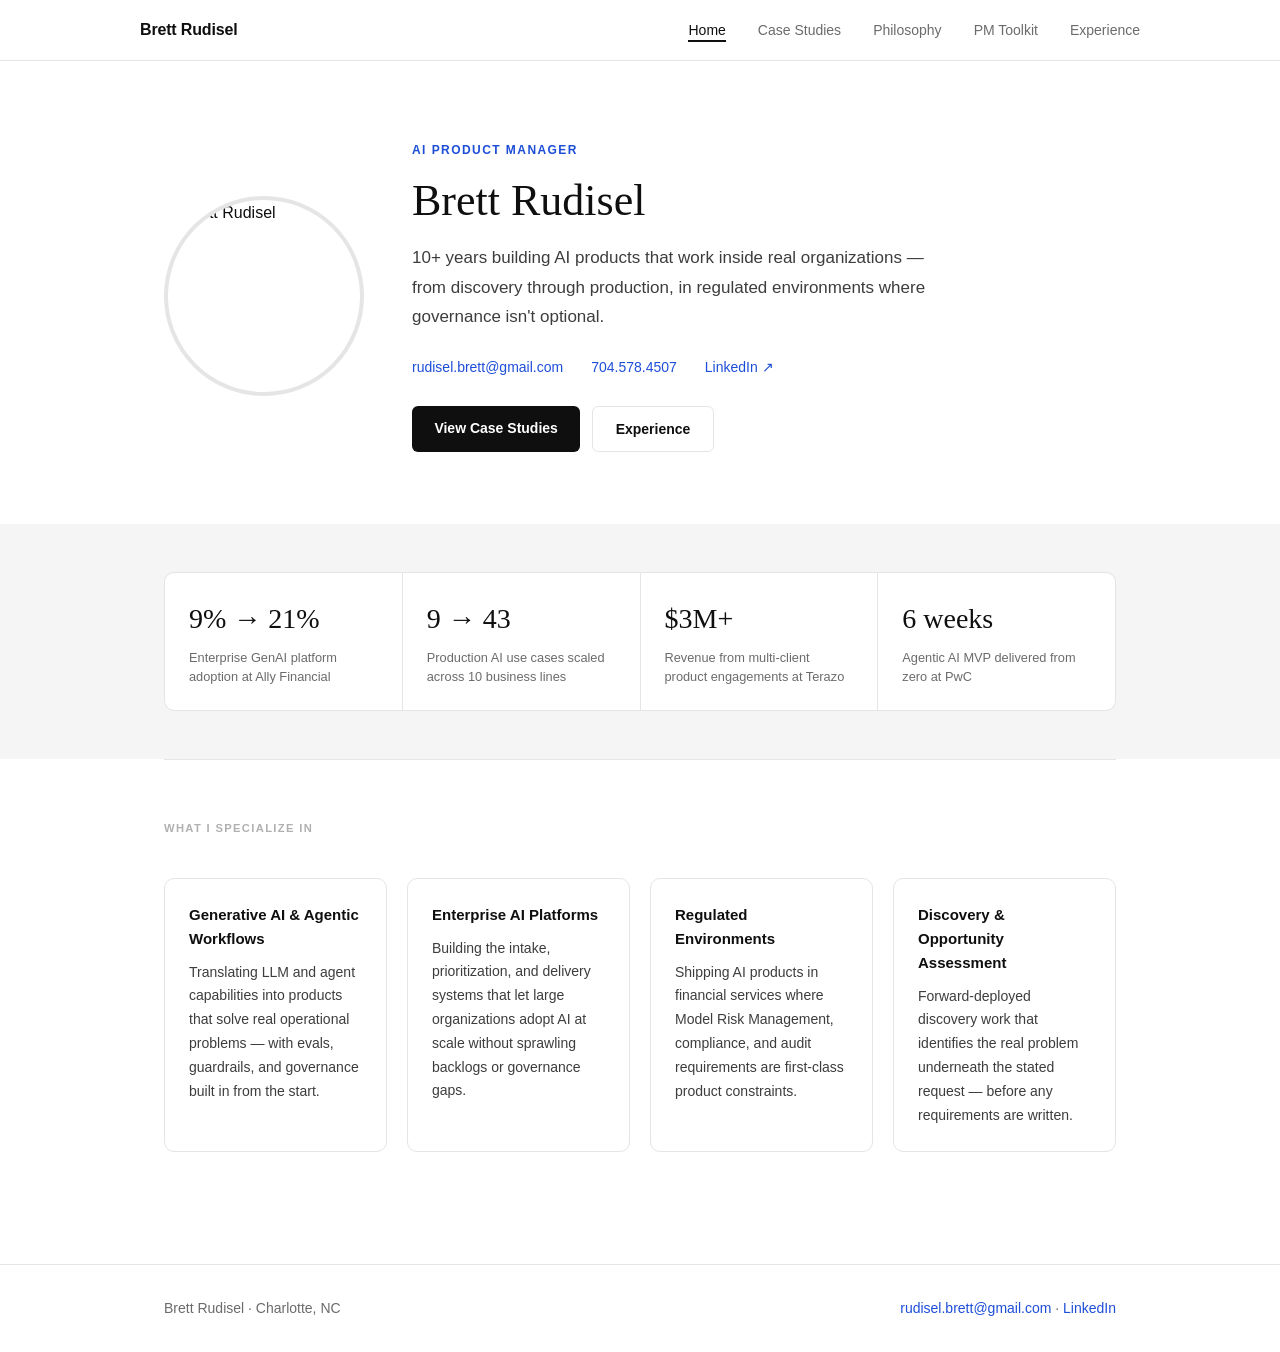
==== index.html @ 9003c8c6 "Add Philosophy page with product principles Nine numbered sections covering the core loop, WSJF prio" ====
<!DOCTYPE html>
<html lang="en">
<head>
  <meta charset="UTF-8" />
  <meta name="viewport" content="width=device-width, initial-scale=1.0" />
  <title>Brett Rudisel — AI Product Manager</title>
  <link rel="stylesheet" href="assets/style.css" />
</head>
<body>

<nav>
  <div class="nav-inner">
    <a class="nav-name" href="index.html">Brett Rudisel</a>
    <ul class="nav-links">
      <li><a href="index.html" class="active">Home</a></li>
      <li><a href="case-studies.html">Case Studies</a></li>
      <li><a href="philosophy.html">Philosophy</a></li>
      <li><a href="toolkit.html">PM Toolkit</a></li>
      <li><a href="experience.html">Experience</a></li>
    </ul>
    <button class="nav-toggle" onclick="document.querySelector('.nav-links').classList.toggle('open')">☰</button>
  </div>
</nav>

<main>
  <section class="hero-home">
    <div class="container hero-home-inner">
      <div class="hero-photo-wrap">
        <img src="assets/photo.jpg" alt="Brett Rudisel" class="hero-photo" />
      </div>
      <div class="hero-text">
        <p class="eyebrow">AI Product Manager</p>
        <h1>Brett Rudisel</h1>
        <p class="hero-sub">10+ years building AI products that work inside real organizations — from discovery through production, in regulated environments where governance isn't optional.</p>
        <div class="hero-contact">
          <a href="mailto:rudisel.brett@gmail.com">rudisel.brett@gmail.com</a>
          <a href="tel:7045784507">704.578.4507</a>
          <a href="https://linkedin.com/in/brett-rudisel" target="_blank">LinkedIn ↗</a>
        </div>
        <div class="hero-cta">
          <a href="case-studies.html" class="btn-primary">View Case Studies</a>
          <a href="experience.html" class="btn-secondary">Experience</a>
        </div>
      </div>
    </div>
  </section>

  <section class="home-highlights">
    <div class="container">
      <div class="highlights-grid">
        <div class="highlight-card">
          <div class="highlight-num">9% → 21%</div>
          <div class="highlight-label">Enterprise GenAI platform adoption at Ally Financial</div>
        </div>
        <div class="highlight-card">
          <div class="highlight-num">9 → 43</div>
          <div class="highlight-label">Production AI use cases scaled across 10 business lines</div>
        </div>
        <div class="highlight-card">
          <div class="highlight-num">$3M+</div>
          <div class="highlight-label">Revenue from multi-client product engagements at Terazo</div>
        </div>
        <div class="highlight-card">
          <div class="highlight-num">6 weeks</div>
          <div class="highlight-label">Agentic AI MVP delivered from zero at PwC</div>
        </div>
      </div>
    </div>
  </section>

  <section class="home-focus">
    <div class="container">
      <p class="section-label">What I Specialize In</p>
      <div class="focus-grid">
        <div class="focus-item">
          <h3>Generative AI & Agentic Workflows</h3>
          <p>Translating LLM and agent capabilities into products that solve real operational problems — with evals, guardrails, and governance built in from the start.</p>
        </div>
        <div class="focus-item">
          <h3>Enterprise AI Platforms</h3>
          <p>Building the intake, prioritization, and delivery systems that let large organizations adopt AI at scale without sprawling backlogs or governance gaps.</p>
        </div>
        <div class="focus-item">
          <h3>Regulated Environments</h3>
          <p>Shipping AI products in financial services where Model Risk Management, compliance, and audit requirements are first-class product constraints.</p>
        </div>
        <div class="focus-item">
          <h3>Discovery & Opportunity Assessment</h3>
          <p>Forward-deployed discovery work that identifies the real problem underneath the stated request — before any requirements are written.</p>
        </div>
      </div>
    </div>
  </section>
</main>

<footer>
  <div class="container footer-inner">
    <p>Brett Rudisel · Charlotte, NC</p>
    <p><a href="mailto:rudisel.brett@gmail.com">rudisel.brett@gmail.com</a> · <a href="https://linkedin.com/in/brett-rudisel" target="_blank">LinkedIn</a></p>
  </div>
</footer>

</body>
</html>
---- assets/style.css ----
*, *::before, *::after { box-sizing: border-box; margin: 0; padding: 0; }

:root {
  --black: #0f0f0f;
  --gray-900: #1a1a1a;
  --gray-700: #3d3d3d;
  --gray-500: #6b6b6b;
  --gray-300: #b0b0b0;
  --gray-100: #f5f5f5;
  --white: #ffffff;
  --accent: #1d4ed8;
  --accent-light: #eff6ff;
  --border: #e5e5e5;
  --serif: 'Georgia', 'Times New Roman', serif;
  --sans: -apple-system, BlinkMacSystemFont, 'Segoe UI', Helvetica, Arial, sans-serif;
  --radius: 10px;
}

html { scroll-behavior: smooth; }
body { font-family: var(--sans); color: var(--black); background: var(--white); line-height: 1.6; font-size: 16px; }

/* ── NAV ── */
nav {
  position: sticky; top: 0;
  background: rgba(255,255,255,0.95);
  backdrop-filter: blur(10px);
  border-bottom: 1px solid var(--border);
  z-index: 200;
  padding: 0 1.5rem;
}
.nav-inner {
  max-width: 1000px; margin: 0 auto;
  display: flex; align-items: center; justify-content: space-between;
  height: 60px;
}
.nav-name { font-weight: 700; font-size: 1rem; color: var(--black); text-decoration: none; letter-spacing: -0.01em; }
.nav-links { display: flex; gap: 2rem; list-style: none; }
.nav-links a { font-size: 0.875rem; color: var(--gray-500); text-decoration: none; transition: color 0.15s; padding-bottom: 2px; }
.nav-links a:hover, .nav-links a.active { color: var(--black); border-bottom: 2px solid var(--black); }
.nav-toggle { display: none; background: none; border: none; font-size: 1.25rem; cursor: pointer; padding: 4px 8px; }

@media (max-width: 640px) {
  .nav-toggle { display: block; }
  .nav-links { display: none; flex-direction: column; position: absolute; top: 60px; left: 0; right: 0; background: var(--white); border-bottom: 1px solid var(--border); padding: 1rem 1.5rem; gap: 1rem; }
  .nav-links.open { display: flex; }
}

/* ── LAYOUT ── */
.container { max-width: 1000px; margin: 0 auto; padding: 0 1.5rem; }

/* ── SHARED ── */
.eyebrow { font-size: 0.75rem; font-weight: 700; letter-spacing: 0.12em; text-transform: uppercase; color: var(--accent); margin-bottom: 1rem; }
.section-label { font-size: 0.7rem; font-weight: 700; letter-spacing: 0.12em; text-transform: uppercase; color: var(--gray-300); margin-bottom: 2.5rem; padding-top: 60px; border-top: 1px solid var(--border); }

/* ── BUTTONS ── */
.btn-primary {
  display: inline-block; padding: 0.65rem 1.4rem;
  background: var(--black); color: var(--white);
  font-size: 0.875rem; font-weight: 600;
  border-radius: 6px; text-decoration: none;
  transition: background 0.15s;
}
.btn-primary:hover { background: var(--gray-700); }
.btn-secondary {
  display: inline-block; padding: 0.65rem 1.4rem;
  background: transparent; color: var(--black);
  font-size: 0.875rem; font-weight: 600;
  border: 1.5px solid var(--border); border-radius: 6px;
  text-decoration: none; transition: border-color 0.15s;
}
.btn-secondary:hover { border-color: var(--gray-500); }

/* ── HERO (HOME) ── */
.hero-home { padding: 80px 1.5rem 72px; }
.hero-home-inner { display: flex; gap: 3rem; align-items: center; flex-wrap: wrap; }
.hero-photo-wrap { flex-shrink: 0; }
.hero-photo {
  width: 200px; height: 200px;
  border-radius: 50%; object-fit: cover;
  border: 4px solid var(--border);
  display: block;
}
.hero-text { flex: 1; min-width: 280px; }
.hero-text h1 { font-family: var(--serif); font-size: clamp(2rem, 4vw, 2.75rem); font-weight: normal; line-height: 1.15; margin-bottom: 1rem; }
.hero-sub { font-size: 1.0625rem; color: var(--gray-700); line-height: 1.75; margin-bottom: 1.5rem; max-width: 540px; }
.hero-contact { display: flex; flex-wrap: wrap; gap: 1rem 1.75rem; margin-bottom: 1.75rem; }
.hero-contact a { font-size: 0.875rem; color: var(--accent); text-decoration: none; }
.hero-contact a:hover { text-decoration: underline; }
.hero-cta { display: flex; gap: 0.75rem; flex-wrap: wrap; }

/* ── HOME HIGHLIGHTS ── */
.home-highlights { background: var(--gray-100); padding: 48px 1.5rem; }
.highlights-grid { display: grid; grid-template-columns: repeat(auto-fit, minmax(200px, 1fr)); gap: 1px; background: var(--border); border: 1px solid var(--border); border-radius: var(--radius); overflow: hidden; }
.highlight-card { background: var(--white); padding: 1.5rem; }
.highlight-num { font-family: var(--serif); font-size: 1.75rem; color: var(--black); margin-bottom: 0.4rem; }
.highlight-label { font-size: 0.8rem; color: var(--gray-500); line-height: 1.5; }

/* ── HOME FOCUS ── */
.home-focus { padding: 0 1.5rem 80px; }
.focus-grid { display: grid; grid-template-columns: repeat(auto-fit, minmax(220px, 1fr)); gap: 1.25rem; }
.focus-item { padding: 1.5rem; border: 1px solid var(--border); border-radius: var(--radius); }
.focus-item h3 { font-size: 0.9375rem; font-weight: 600; margin-bottom: 0.6rem; }
.focus-item p { font-size: 0.875rem; color: var(--gray-700); line-height: 1.7; }

/* ── PAGE HEADER ── */
.page-header { padding: 64px 1.5rem 48px; border-bottom: 1px solid var(--border); }
.page-header h1 { font-family: var(--serif); font-size: clamp(1.75rem, 4vw, 2.5rem); font-weight: normal; line-height: 1.2; margin-bottom: 0.75rem; }
.page-sub { font-size: 1rem; color: var(--gray-500); max-width: 560px; line-height: 1.7; }

/* ── CASE STUDIES NAV STRIP ── */
.cs-nav-strip { border-bottom: 1px solid var(--border); padding: 0 1.5rem; }
.cs-nav-strip .container { display: flex; gap: 0; }
.cs-nav-item { display: block; padding: 1rem 1.5rem; font-size: 0.875rem; font-weight: 500; color: var(--gray-500); text-decoration: none; border-bottom: 2px solid transparent; transition: all 0.15s; }
.cs-nav-item:hover { color: var(--black); border-color: var(--black); }

/* ── CASE STUDY PAGE ── */
.cs-page { padding: 56px 1.5rem 80px; }
.cs { padding-bottom: 64px; }
.cs-divider { border: none; border-top: 1px solid var(--border); margin-bottom: 64px; }

.cs-header { margin-bottom: 2rem; }
.cs-tags { display: flex; flex-wrap: wrap; gap: 0.5rem; margin-bottom: 1rem; }
.tag { font-size: 0.75rem; font-weight: 500; padding: 3px 10px; border-radius: 100px; background: var(--gray-100); color: var(--gray-700); }
.tag.accent { background: var(--accent-light); color: var(--accent); }
.cs-header h2 { font-family: var(--serif); font-size: clamp(1.375rem, 3vw, 1.875rem); font-weight: normal; line-height: 1.25; margin-bottom: 0.5rem; }
.cs-company { font-size: 0.875rem; color: var(--gray-500); }

.metrics-strip { display: grid; grid-template-columns: repeat(auto-fit, minmax(130px, 1fr)); gap: 1px; background: var(--border); border: 1px solid var(--border); border-radius: var(--radius); overflow: hidden; margin-bottom: 2rem; }
.metric { background: var(--white); padding: 1.125rem 1.25rem; }
.metric-val { font-family: var(--serif); font-size: 1.5rem; color: var(--black); margin-bottom: 0.25rem; }
.metric-lbl { font-size: 0.75rem; color: var(--gray-500); line-height: 1.4; }

.cs-two-col { display: grid; grid-template-columns: 1fr; gap: 1.5rem; margin-bottom: 1.5rem; }
@media (min-width: 680px) { .cs-two-col { grid-template-columns: 1fr 1fr; } }

.cs-block h3 { font-size: 0.7rem; font-weight: 700; letter-spacing: 0.1em; text-transform: uppercase; color: var(--gray-400, #9ca3af); margin-bottom: 0.75rem; }
.cs-block p { font-size: 0.9375rem; color: var(--gray-700); line-height: 1.75; }
.cs-block p + p { margin-top: 0.6rem; }

.cs-callout { background: var(--gray-100); border-radius: var(--radius); padding: 1.5rem 1.75rem; margin-bottom: 1.5rem; }
.cs-callout h3 { font-size: 0.7rem; font-weight: 700; letter-spacing: 0.1em; text-transform: uppercase; color: var(--gray-500); margin-bottom: 0.75rem; }
.cs-callout p { font-size: 0.9375rem; color: var(--gray-700); line-height: 1.75; }
.cs-callout p + p { margin-top: 0.6rem; }

/* ── TOOLKIT PAGE ── */
.toolkit-page { padding: 56px 1.5rem 80px; }
.toolkit-section { margin-bottom: 3.5rem; }
.toolkit-section h2 { font-family: var(--serif); font-size: 1.375rem; font-weight: normal; margin-bottom: 1.25rem; padding-bottom: 0.75rem; border-bottom: 1px solid var(--border); }
.toolkit-grid { display: grid; grid-template-columns: repeat(auto-fit, minmax(260px, 1fr)); gap: 1rem; }
.toolkit-card { padding: 1.375rem 1.5rem; border: 1px solid var(--border); border-radius: var(--radius); }
.toolkit-card h3 { font-size: 0.9375rem; font-weight: 600; margin-bottom: 0.6rem; }
.toolkit-card p { font-size: 0.875rem; color: var(--gray-700); line-height: 1.7; }
.toolkit-card p + p { margin-top: 0.5rem; }

.cert-grid { display: grid; grid-template-columns: repeat(auto-fit, minmax(240px, 1fr)); gap: 0.75rem; }
.cert-item { padding: 1rem 1.25rem; background: var(--gray-100); border-radius: 8px; }
.cert-name { font-size: 0.9rem; font-weight: 600; margin-bottom: 0.2rem; }
.cert-org { font-size: 0.8rem; color: var(--gray-500); }

/* ── EXPERIENCE PAGE ── */
.exp-page { padding: 56px 1.5rem 80px; }

.timeline { margin-bottom: 3rem; }
.tl-item { display: grid; grid-template-columns: 160px 1fr; gap: 2rem; padding-bottom: 2.5rem; margin-bottom: 2.5rem; border-bottom: 1px solid var(--border); }
@media (max-width: 640px) { .tl-item { grid-template-columns: 1fr; gap: 0.5rem; } }

.tl-meta { padding-top: 4px; }
.tl-date { display: block; font-size: 0.8rem; color: var(--gray-500); margin-bottom: 0.4rem; }
.tl-tag { display: inline-block; font-size: 0.7rem; font-weight: 600; padding: 2px 8px; border-radius: 100px; background: var(--accent-light); color: var(--accent); }

.tl-body h2 { font-size: 1.125rem; font-weight: 600; margin-bottom: 0.25rem; }
.tl-company { font-size: 0.875rem; color: var(--gray-500); margin-bottom: 1rem; }
.tl-bullets { padding-left: 1.25rem; }
.tl-bullets li { font-size: 0.9rem; color: var(--gray-700); line-height: 1.7; margin-bottom: 0.5rem; }

.exp-block { margin-bottom: 2.5rem; }
.exp-block h2 { font-family: var(--serif); font-size: 1.375rem; font-weight: normal; margin-bottom: 1.25rem; padding-bottom: 0.75rem; border-bottom: 1px solid var(--border); }

.edu-item { margin-bottom: 1rem; }
.edu-degree { font-size: 0.9375rem; font-weight: 600; margin-bottom: 0.2rem; }
.edu-school { font-size: 0.875rem; color: var(--gray-500); }

.competency-grid { display: flex; flex-wrap: wrap; gap: 0.5rem; }
.competency { font-size: 0.8rem; font-weight: 500; padding: 5px 12px; background: var(--gray-100); border-radius: 100px; color: var(--gray-700); }

.cert-list { display: flex; flex-direction: column; gap: 0.5rem; }
.cert-row { display: flex; justify-content: space-between; align-items: center; padding: 0.6rem 0; border-bottom: 1px solid var(--border); font-size: 0.875rem; }
.cert-yr { color: var(--gray-500); font-size: 0.8rem; }

/* ── PHILOSOPHY PAGE ── */
.phil-page { padding: 56px 1.5rem 80px; }

.phil-lead {
  max-width: 700px; margin-bottom: 4rem;
  padding: 2rem 2.25rem; border-left: 3px solid var(--black);
}
.phil-lead p { font-family: var(--serif); font-size: 1.375rem; line-height: 1.5; color: var(--black); }
.phil-lead-sub { font-family: var(--sans) !important; font-size: 1rem !important; color: var(--gray-700) !important; margin-top: 0.75rem; line-height: 1.75 !important; }

.phil-sections { display: flex; flex-direction: column; gap: 0; }

.phil-section {
  display: grid; grid-template-columns: 48px 1fr;
  gap: 2rem; padding: 2.5rem 0;
  border-top: 1px solid var(--border);
}
@media (max-width: 560px) { .phil-section { grid-template-columns: 1fr; gap: 0.5rem; } }

.phil-section-num { font-size: 0.75rem; font-weight: 700; color: var(--gray-300); padding-top: 6px; letter-spacing: 0.05em; }
.phil-section-body h2 { font-family: var(--serif); font-size: 1.25rem; font-weight: normal; margin-bottom: 0.875rem; }
.phil-section-body p { font-size: 0.9375rem; color: var(--gray-700); line-height: 1.8; }
.phil-section-body p + p { margin-top: 0.75rem; }

.loop-steps { display: flex; flex-direction: column; gap: 0; margin-bottom: 1.25rem; border: 1px solid var(--border); border-radius: var(--radius); overflow: hidden; }
.loop-step { display: flex; align-items: baseline; gap: 1rem; padding: 0.875rem 1.25rem; border-bottom: 1px solid var(--border); }
.loop-step:last-child { border-bottom: none; }
.loop-label { font-size: 0.875rem; font-weight: 700; min-width: 100px; color: var(--black); }
.loop-desc { font-size: 0.875rem; color: var(--gray-700); }
.loop-note { font-size: 0.875rem; color: var(--gray-500); font-style: italic; line-height: 1.7; }

.pbn-grid { display: grid; grid-template-columns: repeat(3, 1fr); gap: 1px; background: var(--border); border: 1px solid var(--border); border-radius: var(--radius); overflow: hidden; margin-bottom: 1.25rem; }
@media (max-width: 560px) { .pbn-grid { grid-template-columns: 1fr; } }
.pbn-item { background: var(--white); padding: 1.125rem 1.25rem; }
.pbn-label { font-size: 0.875rem; font-weight: 700; margin-bottom: 0.3rem; }
.pbn-desc { font-size: 0.8rem; color: var(--gray-500); line-height: 1.5; }

.refusal-list { list-style: none; padding: 0; display: flex; flex-direction: column; gap: 0.5rem; }
.refusal-list li { font-size: 0.9375rem; color: var(--gray-700); padding-left: 1.25rem; position: relative; }
.refusal-list li::before { content: "—"; position: absolute; left: 0; color: var(--gray-300); }

.influences-grid { display: grid; grid-template-columns: repeat(auto-fit, minmax(200px, 1fr)); gap: 1rem; }
.influence-item { padding: 1.125rem 1.25rem; background: var(--gray-100); border-radius: 8px; }
.influence-title { font-size: 0.9rem; font-weight: 600; margin-bottom: 0.3rem; }
.influence-sub { font-size: 0.8rem; color: var(--gray-500); line-height: 1.5; }

/* ── FOOTER ── */
footer { border-top: 1px solid var(--border); padding: 2rem 1.5rem; margin-top: 2rem; }
.footer-inner { display: flex; justify-content: space-between; align-items: center; flex-wrap: wrap; gap: 0.5rem; }
footer p { font-size: 0.875rem; color: var(--gray-500); }
footer a { color: var(--accent); text-decoration: none; }
footer a:hover { text-decoration: underline; }
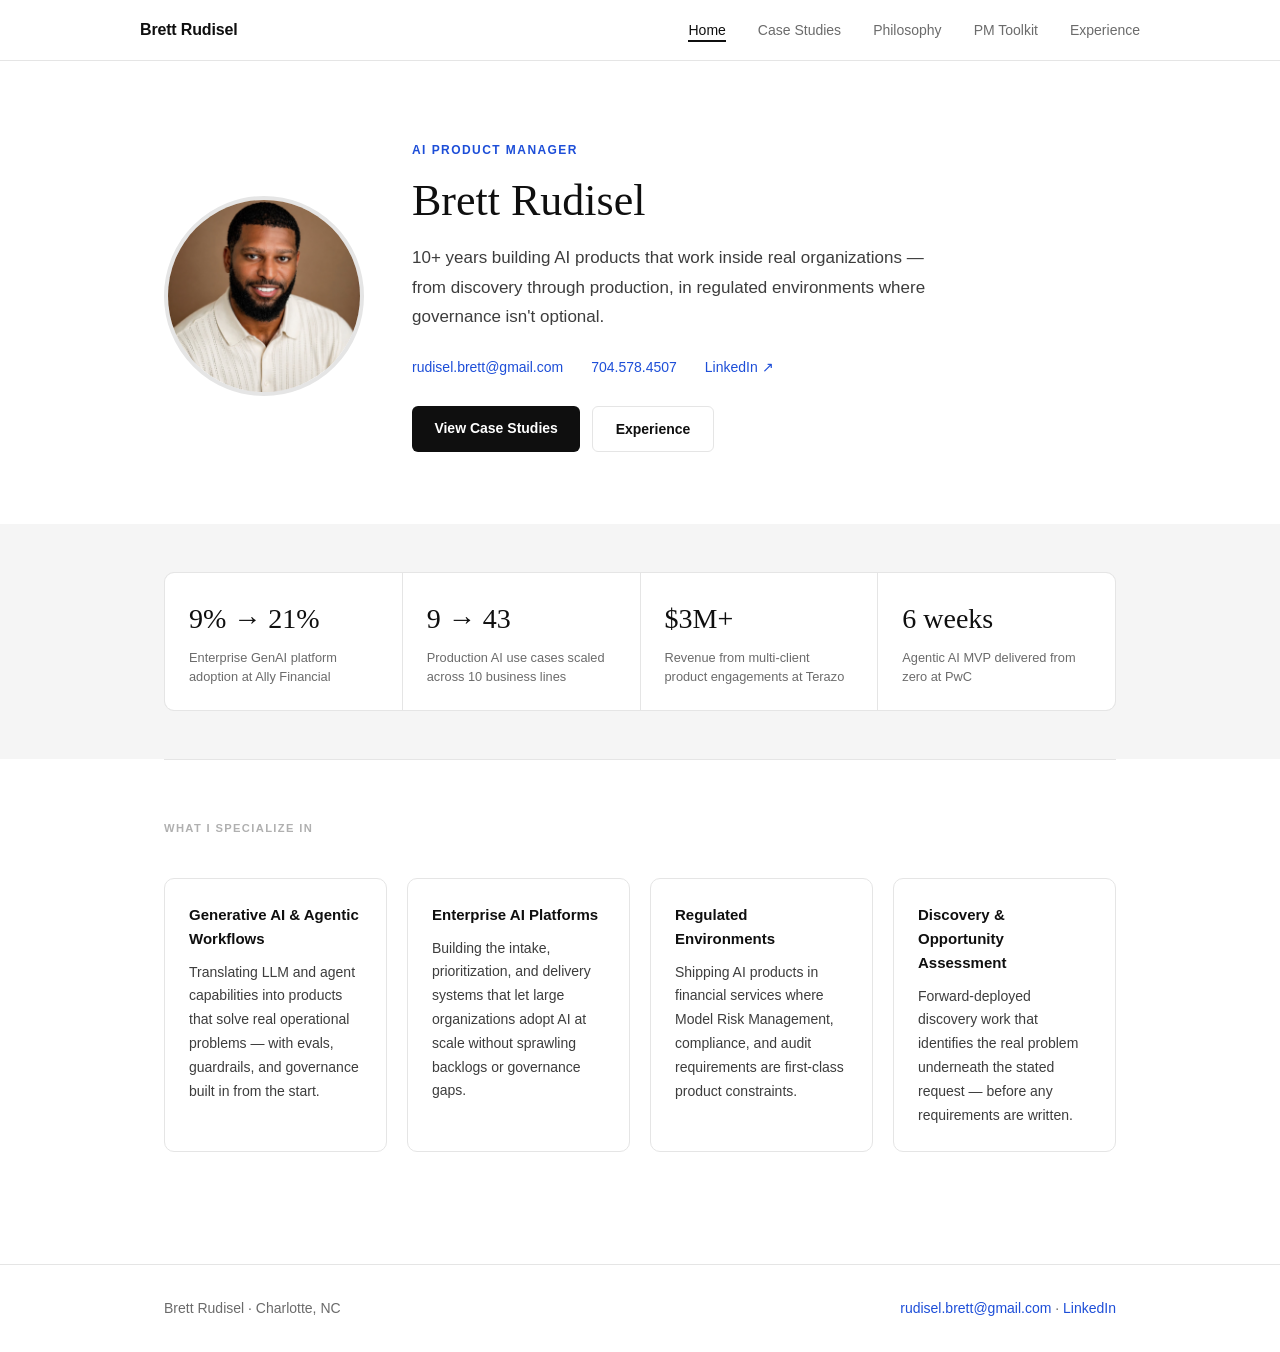
==== commit d5359f30: "Point hero photo to uploaded image filename Co-Authored-By: Claude Sonnet 4.6 <noreply@anthropic.com" ====
--- a/index.html
+++ b/index.html
@@ -26,7 +26,7 @@
   <section class="hero-home">
     <div class="container hero-home-inner">
       <div class="hero-photo-wrap">
-        <img src="assets/photo.jpg" alt="Brett Rudisel" class="hero-photo" />
+        <img src="assets/1776006092324.png" alt="Brett Rudisel" class="hero-photo" />
       </div>
       <div class="hero-text">
         <p class="eyebrow">AI Product Manager</p>
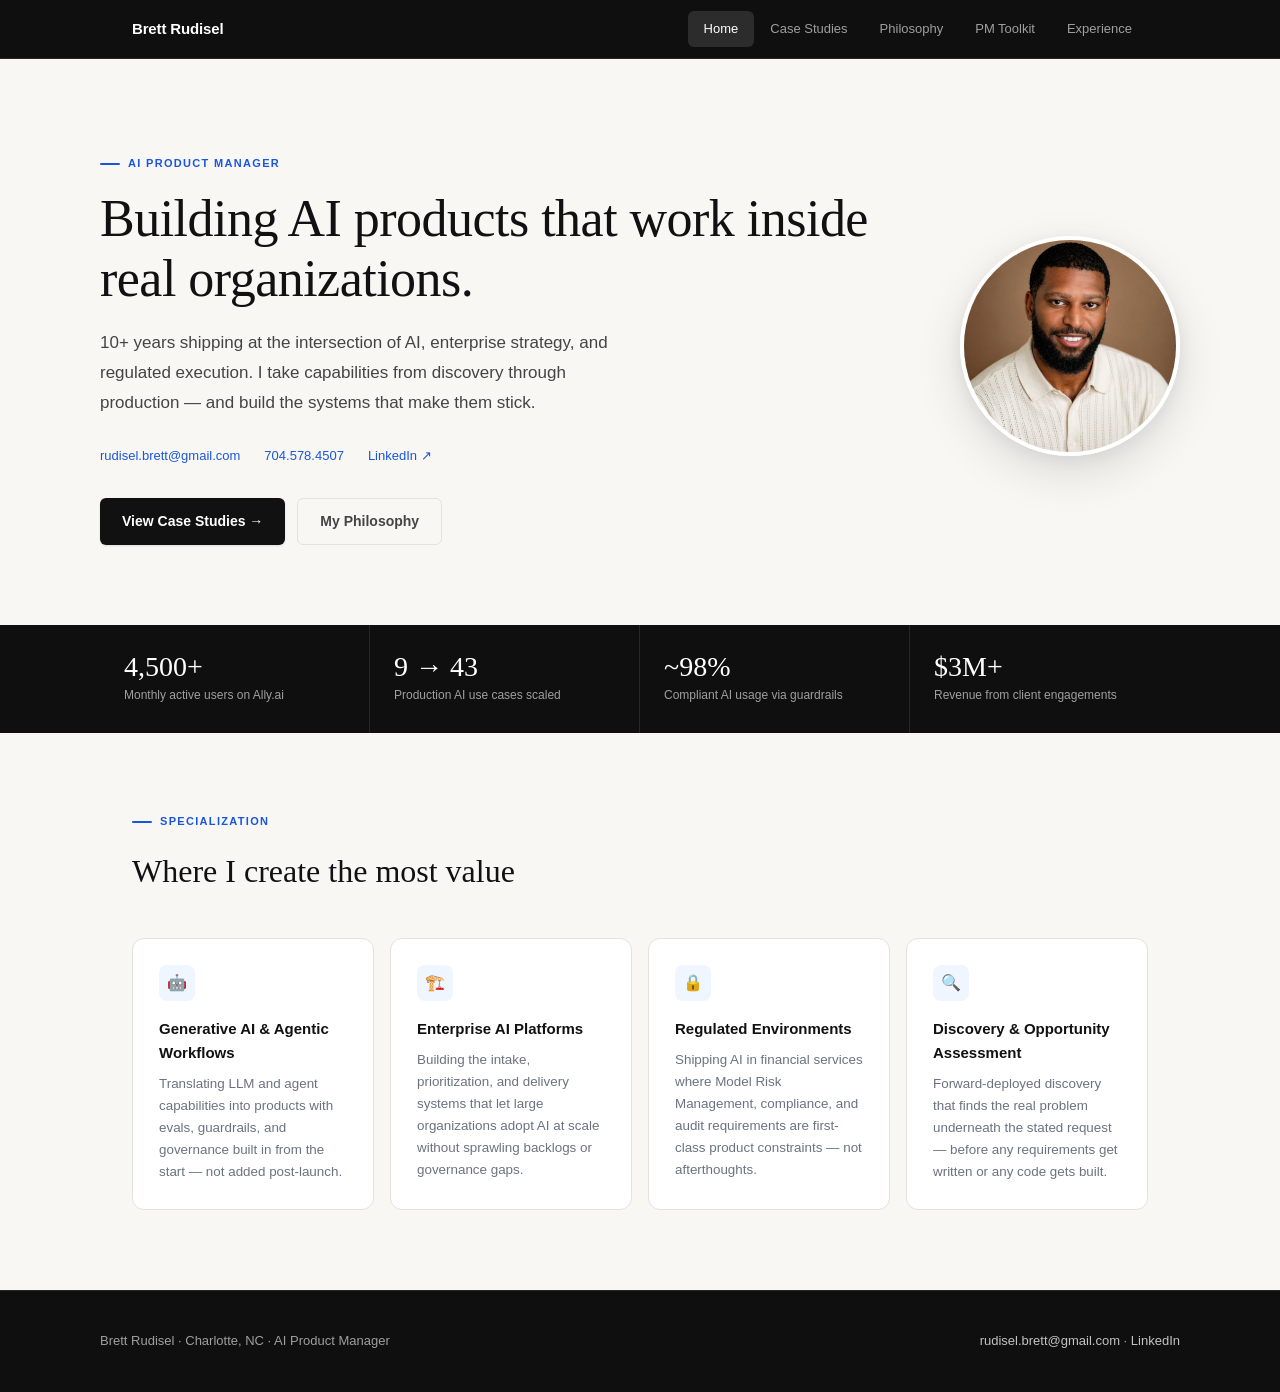
==== commit ee754269: "Design overhaul: dark nav, stat bar, card grid, refined typography - Dark sticky nav across all page" ====
--- a/index.html
+++ b/index.html
@@ -23,79 +23,89 @@
 </nav>
 
 <main>
+
+  <!-- HERO -->
   <section class="hero-home">
-    <div class="container hero-home-inner">
-      <div class="hero-photo-wrap">
-        <img src="assets/1776006092324.png" alt="Brett Rudisel" class="hero-photo" />
-      </div>
+    <div class="hero-home-inner">
       <div class="hero-text">
         <p class="eyebrow">AI Product Manager</p>
-        <h1>Brett Rudisel</h1>
-        <p class="hero-sub">10+ years building AI products that work inside real organizations — from discovery through production, in regulated environments where governance isn't optional.</p>
+        <h1>Building AI products that work inside real organizations.</h1>
+        <p class="hero-sub">10+ years shipping at the intersection of AI, enterprise strategy, and regulated execution. I take capabilities from discovery through production — and build the systems that make them stick.</p>
         <div class="hero-contact">
           <a href="mailto:rudisel.brett@gmail.com">rudisel.brett@gmail.com</a>
           <a href="tel:7045784507">704.578.4507</a>
           <a href="https://linkedin.com/in/brett-rudisel" target="_blank">LinkedIn ↗</a>
         </div>
         <div class="hero-cta">
-          <a href="case-studies.html" class="btn-primary">View Case Studies</a>
-          <a href="experience.html" class="btn-secondary">Experience</a>
+          <a href="case-studies.html" class="btn-primary">View Case Studies →</a>
+          <a href="philosophy.html" class="btn-secondary">My Philosophy</a>
+        </div>
+      </div>
+      <div class="hero-photo-wrap">
+        <img src="assets/1776006092324.png" alt="Brett Rudisel" class="hero-photo" />
+      </div>
+    </div>
+  </section>
+
+  <!-- STAT BAR -->
+  <div class="stat-bar">
+    <div class="stat-bar-inner">
+      <div class="stat-item">
+        <div class="stat-val">4,500+</div>
+        <div class="stat-lbl">Monthly active users on Ally.ai</div>
+      </div>
+      <div class="stat-item">
+        <div class="stat-val">9 → 43</div>
+        <div class="stat-lbl">Production AI use cases scaled</div>
+      </div>
+      <div class="stat-item">
+        <div class="stat-val">~98%</div>
+        <div class="stat-lbl">Compliant AI usage via guardrails</div>
+      </div>
+      <div class="stat-item">
+        <div class="stat-val">$3M+</div>
+        <div class="stat-lbl">Revenue from client engagements</div>
+      </div>
+    </div>
+  </div>
+
+  <!-- FOCUS AREAS -->
+  <section class="home-focus">
+    <div class="container">
+      <div class="home-focus-header">
+        <p class="eyebrow">Specialization</p>
+        <h2>Where I create the most value</h2>
+      </div>
+      <div class="focus-grid">
+        <div class="focus-card">
+          <div class="focus-card-icon">🤖</div>
+          <h3>Generative AI & Agentic Workflows</h3>
+          <p>Translating LLM and agent capabilities into products with evals, guardrails, and governance built in from the start — not added post-launch.</p>
+        </div>
+        <div class="focus-card">
+          <div class="focus-card-icon">🏗️</div>
+          <h3>Enterprise AI Platforms</h3>
+          <p>Building the intake, prioritization, and delivery systems that let large organizations adopt AI at scale without sprawling backlogs or governance gaps.</p>
+        </div>
+        <div class="focus-card">
+          <div class="focus-card-icon">🔒</div>
+          <h3>Regulated Environments</h3>
+          <p>Shipping AI in financial services where Model Risk Management, compliance, and audit requirements are first-class product constraints — not afterthoughts.</p>
+        </div>
+        <div class="focus-card">
+          <div class="focus-card-icon">🔍</div>
+          <h3>Discovery & Opportunity Assessment</h3>
+          <p>Forward-deployed discovery that finds the real problem underneath the stated request — before any requirements get written or any code gets built.</p>
         </div>
       </div>
     </div>
   </section>
 
-  <section class="home-highlights">
-    <div class="container">
-      <div class="highlights-grid">
-        <div class="highlight-card">
-          <div class="highlight-num">9% → 21%</div>
-          <div class="highlight-label">Enterprise GenAI platform adoption at Ally Financial</div>
-        </div>
-        <div class="highlight-card">
-          <div class="highlight-num">9 → 43</div>
-          <div class="highlight-label">Production AI use cases scaled across 10 business lines</div>
-        </div>
-        <div class="highlight-card">
-          <div class="highlight-num">$3M+</div>
-          <div class="highlight-label">Revenue from multi-client product engagements at Terazo</div>
-        </div>
-        <div class="highlight-card">
-          <div class="highlight-num">6 weeks</div>
-          <div class="highlight-label">Agentic AI MVP delivered from zero at PwC</div>
-        </div>
-      </div>
-    </div>
-  </section>
-
-  <section class="home-focus">
-    <div class="container">
-      <p class="section-label">What I Specialize In</p>
-      <div class="focus-grid">
-        <div class="focus-item">
-          <h3>Generative AI & Agentic Workflows</h3>
-          <p>Translating LLM and agent capabilities into products that solve real operational problems — with evals, guardrails, and governance built in from the start.</p>
-        </div>
-        <div class="focus-item">
-          <h3>Enterprise AI Platforms</h3>
-          <p>Building the intake, prioritization, and delivery systems that let large organizations adopt AI at scale without sprawling backlogs or governance gaps.</p>
-        </div>
-        <div class="focus-item">
-          <h3>Regulated Environments</h3>
-          <p>Shipping AI products in financial services where Model Risk Management, compliance, and audit requirements are first-class product constraints.</p>
-        </div>
-        <div class="focus-item">
-          <h3>Discovery & Opportunity Assessment</h3>
-          <p>Forward-deployed discovery work that identifies the real problem underneath the stated request — before any requirements are written.</p>
-        </div>
-      </div>
-    </div>
-  </section>
 </main>
 
 <footer>
-  <div class="container footer-inner">
-    <p>Brett Rudisel · Charlotte, NC</p>
+  <div class="footer-inner">
+    <p>Brett Rudisel · Charlotte, NC · AI Product Manager</p>
     <p><a href="mailto:rudisel.brett@gmail.com">rudisel.brett@gmail.com</a> · <a href="https://linkedin.com/in/brett-rudisel" target="_blank">LinkedIn</a></p>
   </div>
 </footer>
--- a/assets/style.css
+++ b/assets/style.css
@@ -1,241 +1,618 @@
+/* ─────────────────────────────────────────
+   DESIGN TOKENS
+───────────────────────────────────────── */
+:root {
+  --bg:           #F8F7F4;
+  --bg-dark:      #0F0F0F;
+  --bg-card:      #FFFFFF;
+  --bg-subtle:    #F2F1EE;
+  --text:         #111111;
+  --text-2:       #444444;
+  --text-3:       #6B7280;
+  --text-inv:     #FFFFFF;
+  --text-inv-2:   rgba(255,255,255,0.6);
+  --accent:       #1A56DB;
+  --accent-light: #EFF6FF;
+  --border:       #E4E2DC;
+  --border-dark:  #262626;
+  --serif:        Georgia, 'Times New Roman', serif;
+  --sans:         -apple-system, BlinkMacSystemFont, 'Segoe UI', Helvetica, Arial, sans-serif;
+  --mono:         'SF Mono', 'Fira Code', monospace;
+  --r-sm:         6px;
+  --r:            12px;
+  --r-lg:         20px;
+  --shadow-sm:    0 1px 3px rgba(0,0,0,0.07), 0 1px 2px rgba(0,0,0,0.04);
+  --shadow:       0 4px 20px rgba(0,0,0,0.08), 0 2px 8px rgba(0,0,0,0.04);
+  --shadow-lg:    0 16px 48px rgba(0,0,0,0.12), 0 4px 16px rgba(0,0,0,0.06);
+  --ease:         cubic-bezier(0.4, 0, 0.2, 1);
+}
+
+/* ─────────────────────────────────────────
+   RESET & BASE
+───────────────────────────────────────── */
 *, *::before, *::after { box-sizing: border-box; margin: 0; padding: 0; }
-
-:root {
-  --black: #0f0f0f;
-  --gray-900: #1a1a1a;
-  --gray-700: #3d3d3d;
-  --gray-500: #6b6b6b;
-  --gray-300: #b0b0b0;
-  --gray-100: #f5f5f5;
-  --white: #ffffff;
-  --accent: #1d4ed8;
-  --accent-light: #eff6ff;
-  --border: #e5e5e5;
-  --serif: 'Georgia', 'Times New Roman', serif;
-  --sans: -apple-system, BlinkMacSystemFont, 'Segoe UI', Helvetica, Arial, sans-serif;
-  --radius: 10px;
-}
-
-html { scroll-behavior: smooth; }
-body { font-family: var(--sans); color: var(--black); background: var(--white); line-height: 1.6; font-size: 16px; }
-
-/* ── NAV ── */
+html { scroll-behavior: smooth; font-size: 16px; }
+body {
+  font-family: var(--sans);
+  background: var(--bg);
+  color: var(--text);
+  line-height: 1.6;
+  -webkit-font-smoothing: antialiased;
+}
+img { display: block; max-width: 100%; }
+a { color: inherit; text-decoration: none; }
+
+/* ─────────────────────────────────────────
+   NAV
+───────────────────────────────────────── */
 nav {
-  position: sticky; top: 0;
-  background: rgba(255,255,255,0.95);
-  backdrop-filter: blur(10px);
-  border-bottom: 1px solid var(--border);
-  z-index: 200;
-  padding: 0 1.5rem;
+  position: sticky; top: 0; z-index: 300;
+  background: var(--bg-dark);
+  border-bottom: 1px solid var(--border-dark);
 }
 .nav-inner {
-  max-width: 1000px; margin: 0 auto;
+  max-width: 1080px; margin: 0 auto; padding: 0 2rem;
   display: flex; align-items: center; justify-content: space-between;
-  height: 60px;
-}
-.nav-name { font-weight: 700; font-size: 1rem; color: var(--black); text-decoration: none; letter-spacing: -0.01em; }
-.nav-links { display: flex; gap: 2rem; list-style: none; }
-.nav-links a { font-size: 0.875rem; color: var(--gray-500); text-decoration: none; transition: color 0.15s; padding-bottom: 2px; }
-.nav-links a:hover, .nav-links a.active { color: var(--black); border-bottom: 2px solid var(--black); }
-.nav-toggle { display: none; background: none; border: none; font-size: 1.25rem; cursor: pointer; padding: 4px 8px; }
-
-@media (max-width: 640px) {
-  .nav-toggle { display: block; }
-  .nav-links { display: none; flex-direction: column; position: absolute; top: 60px; left: 0; right: 0; background: var(--white); border-bottom: 1px solid var(--border); padding: 1rem 1.5rem; gap: 1rem; }
+  height: 58px;
+}
+.nav-name {
+  font-size: 0.9375rem; font-weight: 700;
+  color: var(--text-inv); letter-spacing: -0.01em;
+}
+.nav-links {
+  display: flex; gap: 0; list-style: none;
+}
+.nav-links a {
+  display: block; padding: 0.5rem 1rem;
+  font-size: 0.8125rem; font-weight: 500;
+  color: var(--text-inv-2);
+  border-radius: var(--r-sm);
+  transition: color 150ms var(--ease), background 150ms var(--ease);
+}
+.nav-links a:hover { color: var(--text-inv); background: rgba(255,255,255,0.08); }
+.nav-links a.active { color: var(--text-inv); background: rgba(255,255,255,0.12); }
+
+.nav-toggle {
+  display: none;
+  background: none; border: none; cursor: pointer;
+  padding: 6px; border-radius: var(--r-sm);
+  color: var(--text-inv); font-size: 1.1rem;
+  transition: background 150ms var(--ease);
+}
+.nav-toggle:hover { background: rgba(255,255,255,0.1); }
+
+@media (max-width: 680px) {
+  .nav-toggle { display: flex; align-items: center; justify-content: center; }
+  .nav-links {
+    display: none; flex-direction: column;
+    position: fixed; top: 58px; left: 0; right: 0;
+    background: var(--bg-dark);
+    border-bottom: 1px solid var(--border-dark);
+    padding: 0.75rem 1rem 1rem;
+    gap: 2px;
+  }
   .nav-links.open { display: flex; }
-}
-
-/* ── LAYOUT ── */
-.container { max-width: 1000px; margin: 0 auto; padding: 0 1.5rem; }
-
-/* ── SHARED ── */
-.eyebrow { font-size: 0.75rem; font-weight: 700; letter-spacing: 0.12em; text-transform: uppercase; color: var(--accent); margin-bottom: 1rem; }
-.section-label { font-size: 0.7rem; font-weight: 700; letter-spacing: 0.12em; text-transform: uppercase; color: var(--gray-300); margin-bottom: 2.5rem; padding-top: 60px; border-top: 1px solid var(--border); }
-
-/* ── BUTTONS ── */
+  .nav-links a { padding: 0.625rem 0.875rem; font-size: 0.9rem; }
+}
+
+/* ─────────────────────────────────────────
+   LAYOUT
+───────────────────────────────────────── */
+.container { max-width: 1080px; margin: 0 auto; padding: 0 2rem; }
+
+/* ─────────────────────────────────────────
+   SHARED ATOMS
+───────────────────────────────────────── */
+.eyebrow {
+  display: inline-flex; align-items: center; gap: 0.5rem;
+  font-size: 0.6875rem; font-weight: 700;
+  letter-spacing: 0.12em; text-transform: uppercase;
+  color: var(--accent); margin-bottom: 1rem;
+}
+.eyebrow::before {
+  content: '';
+  display: block; width: 20px; height: 2px;
+  background: var(--accent); border-radius: 2px;
+}
+
+.tag {
+  font-size: 0.7rem; font-weight: 600;
+  padding: 3px 10px; border-radius: 100px;
+  background: var(--bg-subtle); color: var(--text-3);
+  border: 1px solid var(--border);
+}
+.tag.accent {
+  background: var(--accent-light); color: var(--accent);
+  border-color: #BFDBFE;
+}
+
+/* ─────────────────────────────────────────
+   BUTTONS
+───────────────────────────────────────── */
 .btn-primary {
-  display: inline-block; padding: 0.65rem 1.4rem;
-  background: var(--black); color: var(--white);
-  font-size: 0.875rem; font-weight: 600;
-  border-radius: 6px; text-decoration: none;
-  transition: background 0.15s;
-}
-.btn-primary:hover { background: var(--gray-700); }
+  display: inline-flex; align-items: center; gap: 0.4rem;
+  padding: 0.6875rem 1.375rem;
+  background: var(--text); color: var(--text-inv);
+  font-size: 0.875rem; font-weight: 600; border-radius: var(--r-sm);
+  transition: background 150ms var(--ease), transform 150ms var(--ease), box-shadow 150ms var(--ease);
+  box-shadow: var(--shadow-sm);
+}
+.btn-primary:hover { background: #2a2a2a; transform: translateY(-1px); box-shadow: var(--shadow); }
+.btn-primary:active { transform: translateY(0); }
+
 .btn-secondary {
-  display: inline-block; padding: 0.65rem 1.4rem;
-  background: transparent; color: var(--black);
-  font-size: 0.875rem; font-weight: 600;
-  border: 1.5px solid var(--border); border-radius: 6px;
-  text-decoration: none; transition: border-color 0.15s;
-}
-.btn-secondary:hover { border-color: var(--gray-500); }
-
-/* ── HERO (HOME) ── */
-.hero-home { padding: 80px 1.5rem 72px; }
-.hero-home-inner { display: flex; gap: 3rem; align-items: center; flex-wrap: wrap; }
-.hero-photo-wrap { flex-shrink: 0; }
+  display: inline-flex; align-items: center; gap: 0.4rem;
+  padding: 0.6875rem 1.375rem;
+  background: transparent; color: var(--text-2);
+  font-size: 0.875rem; font-weight: 600; border-radius: var(--r-sm);
+  border: 1.5px solid var(--border);
+  transition: border-color 150ms var(--ease), color 150ms var(--ease), background 150ms var(--ease);
+}
+.btn-secondary:hover { border-color: #aaa; color: var(--text); background: var(--bg-card); }
+
+/* ─────────────────────────────────────────
+   HOME — HERO
+───────────────────────────────────────── */
+.hero-home {
+  padding: 88px 2rem 80px;
+  background: var(--bg);
+}
+.hero-home-inner {
+  max-width: 1080px; margin: 0 auto;
+  display: grid;
+  grid-template-columns: 1fr auto;
+  gap: 4rem;
+  align-items: center;
+}
+@media (max-width: 720px) {
+  .hero-home-inner { grid-template-columns: 1fr; gap: 2.5rem; }
+  .hero-photo-wrap { order: -1; }
+}
+
+.hero-text {}
+.hero-text h1 {
+  font-family: var(--serif);
+  font-size: clamp(2.25rem, 5vw, 3.25rem);
+  font-weight: normal; line-height: 1.15;
+  letter-spacing: -0.01em;
+  margin-bottom: 1.25rem;
+}
+.hero-sub {
+  font-size: 1.0625rem; color: var(--text-2);
+  line-height: 1.75; max-width: 520px;
+  margin-bottom: 1.75rem;
+}
+.hero-contact {
+  display: flex; flex-wrap: wrap; gap: 0.5rem 1.5rem;
+  margin-bottom: 2rem;
+}
+.hero-contact a {
+  font-size: 0.8125rem; color: var(--accent);
+  transition: opacity 150ms var(--ease);
+}
+.hero-contact a:hover { opacity: 0.75; }
+.hero-cta { display: flex; gap: 0.75rem; flex-wrap: wrap; }
+
+.hero-photo-wrap {}
 .hero-photo {
-  width: 200px; height: 200px;
+  width: 220px; height: 220px;
   border-radius: 50%; object-fit: cover;
-  border: 4px solid var(--border);
-  display: block;
-}
-.hero-text { flex: 1; min-width: 280px; }
-.hero-text h1 { font-family: var(--serif); font-size: clamp(2rem, 4vw, 2.75rem); font-weight: normal; line-height: 1.15; margin-bottom: 1rem; }
-.hero-sub { font-size: 1.0625rem; color: var(--gray-700); line-height: 1.75; margin-bottom: 1.5rem; max-width: 540px; }
-.hero-contact { display: flex; flex-wrap: wrap; gap: 1rem 1.75rem; margin-bottom: 1.75rem; }
-.hero-contact a { font-size: 0.875rem; color: var(--accent); text-decoration: none; }
-.hero-contact a:hover { text-decoration: underline; }
-.hero-cta { display: flex; gap: 0.75rem; flex-wrap: wrap; }
-
-/* ── HOME HIGHLIGHTS ── */
-.home-highlights { background: var(--gray-100); padding: 48px 1.5rem; }
-.highlights-grid { display: grid; grid-template-columns: repeat(auto-fit, minmax(200px, 1fr)); gap: 1px; background: var(--border); border: 1px solid var(--border); border-radius: var(--radius); overflow: hidden; }
-.highlight-card { background: var(--white); padding: 1.5rem; }
-.highlight-num { font-family: var(--serif); font-size: 1.75rem; color: var(--black); margin-bottom: 0.4rem; }
-.highlight-label { font-size: 0.8rem; color: var(--gray-500); line-height: 1.5; }
-
-/* ── HOME FOCUS ── */
-.home-focus { padding: 0 1.5rem 80px; }
-.focus-grid { display: grid; grid-template-columns: repeat(auto-fit, minmax(220px, 1fr)); gap: 1.25rem; }
-.focus-item { padding: 1.5rem; border: 1px solid var(--border); border-radius: var(--radius); }
-.focus-item h3 { font-size: 0.9375rem; font-weight: 600; margin-bottom: 0.6rem; }
-.focus-item p { font-size: 0.875rem; color: var(--gray-700); line-height: 1.7; }
-
-/* ── PAGE HEADER ── */
-.page-header { padding: 64px 1.5rem 48px; border-bottom: 1px solid var(--border); }
-.page-header h1 { font-family: var(--serif); font-size: clamp(1.75rem, 4vw, 2.5rem); font-weight: normal; line-height: 1.2; margin-bottom: 0.75rem; }
-.page-sub { font-size: 1rem; color: var(--gray-500); max-width: 560px; line-height: 1.7; }
-
-/* ── CASE STUDIES NAV STRIP ── */
-.cs-nav-strip { border-bottom: 1px solid var(--border); padding: 0 1.5rem; }
-.cs-nav-strip .container { display: flex; gap: 0; }
-.cs-nav-item { display: block; padding: 1rem 1.5rem; font-size: 0.875rem; font-weight: 500; color: var(--gray-500); text-decoration: none; border-bottom: 2px solid transparent; transition: all 0.15s; }
-.cs-nav-item:hover { color: var(--black); border-color: var(--black); }
-
-/* ── CASE STUDY PAGE ── */
-.cs-page { padding: 56px 1.5rem 80px; }
-.cs { padding-bottom: 64px; }
-.cs-divider { border: none; border-top: 1px solid var(--border); margin-bottom: 64px; }
+  border: 4px solid var(--bg-card);
+  box-shadow: var(--shadow-lg);
+}
+@media (max-width: 720px) {
+  .hero-photo { width: 140px; height: 140px; }
+}
+
+/* ─────────────────────────────────────────
+   HOME — STAT BAR
+───────────────────────────────────────── */
+.stat-bar {
+  background: var(--bg-dark);
+  padding: 0 2rem;
+}
+.stat-bar-inner {
+  max-width: 1080px; margin: 0 auto;
+  display: grid;
+  grid-template-columns: repeat(4, 1fr);
+  divide: var(--border-dark);
+}
+@media (max-width: 640px) { .stat-bar-inner { grid-template-columns: repeat(2, 1fr); } }
+.stat-item {
+  padding: 1.75rem 1.5rem;
+  border-right: 1px solid var(--border-dark);
+}
+.stat-item:last-child { border-right: none; }
+.stat-val {
+  font-family: var(--serif);
+  font-size: 1.75rem; color: var(--text-inv);
+  line-height: 1; margin-bottom: 0.4rem;
+}
+.stat-lbl { font-size: 0.75rem; color: var(--text-inv-2); line-height: 1.45; }
+
+/* ─────────────────────────────────────────
+   HOME — FOCUS GRID
+───────────────────────────────────────── */
+.home-focus { padding: 72px 2rem 80px; }
+.home-focus-header { margin-bottom: 2.5rem; }
+.home-focus-header h2 {
+  font-family: var(--serif);
+  font-size: clamp(1.5rem, 3vw, 2rem);
+  font-weight: normal;
+}
+
+.focus-grid {
+  display: grid;
+  grid-template-columns: repeat(auto-fit, minmax(230px, 1fr));
+  gap: 1rem;
+}
+.focus-card {
+  background: var(--bg-card);
+  border: 1px solid var(--border);
+  border-radius: var(--r);
+  padding: 1.625rem;
+  transition: box-shadow 200ms var(--ease), border-color 200ms var(--ease), transform 200ms var(--ease);
+}
+.focus-card:hover {
+  box-shadow: var(--shadow);
+  border-color: #ccc;
+  transform: translateY(-2px);
+}
+.focus-card-icon {
+  width: 36px; height: 36px;
+  background: var(--accent-light);
+  border-radius: 8px;
+  display: flex; align-items: center; justify-content: center;
+  font-size: 1rem; margin-bottom: 1rem;
+}
+.focus-card h3 { font-size: 0.9375rem; font-weight: 600; margin-bottom: 0.5rem; }
+.focus-card p { font-size: 0.8375rem; color: var(--text-3); line-height: 1.65; }
+
+/* ─────────────────────────────────────────
+   PAGE HEADER
+───────────────────────────────────────── */
+.page-header {
+  padding: 64px 2rem 52px;
+  border-bottom: 1px solid var(--border);
+}
+.page-header .container {}
+.page-header h1 {
+  font-family: var(--serif);
+  font-size: clamp(1.875rem, 4vw, 2.625rem);
+  font-weight: normal; line-height: 1.2;
+  margin-bottom: 0.75rem;
+}
+.page-sub { font-size: 1rem; color: var(--text-3); max-width: 520px; line-height: 1.7; }
+
+/* ─────────────────────────────────────────
+   CASE STUDIES — CARD GRID (top of page)
+───────────────────────────────────────── */
+.cs-card-grid {
+  padding: 48px 2rem 0;
+  border-bottom: 1px solid var(--border);
+}
+.cs-card-grid .container {
+  display: grid;
+  grid-template-columns: repeat(auto-fit, minmax(220px, 1fr));
+  gap: 1px;
+  background: var(--border);
+  border: 1px solid var(--border);
+  border-radius: var(--r);
+  overflow: hidden;
+  margin-bottom: 48px;
+}
+.cs-card {
+  background: var(--bg-card);
+  padding: 1.5rem;
+  display: flex; flex-direction: column; gap: 0.75rem;
+  text-decoration: none; color: inherit;
+  transition: background 150ms var(--ease);
+  position: relative;
+}
+.cs-card:hover { background: #FAFAF8; }
+.cs-card-num {
+  font-size: 0.7rem; font-weight: 700;
+  letter-spacing: 0.08em; text-transform: uppercase;
+  color: var(--text-3);
+}
+.cs-card-metric {
+  font-family: var(--serif);
+  font-size: 1.5rem; color: var(--text);
+  line-height: 1;
+}
+.cs-card-title { font-size: 0.875rem; font-weight: 600; line-height: 1.4; }
+.cs-card-desc { font-size: 0.8rem; color: var(--text-3); line-height: 1.55; margin-top: auto; }
+.cs-card-arrow {
+  position: absolute; bottom: 1.25rem; right: 1.25rem;
+  font-size: 0.875rem; color: var(--text-3);
+  transition: transform 150ms var(--ease), color 150ms var(--ease);
+}
+.cs-card:hover .cs-card-arrow { transform: translateX(3px); color: var(--accent); }
+
+/* ─────────────────────────────────────────
+   CASE STUDIES — ARTICLE
+───────────────────────────────────────── */
+.cs-page { padding: 64px 2rem 80px; }
+.cs { padding-bottom: 72px; scroll-margin-top: 80px; }
+.cs-divider { border: none; border-top: 1px solid var(--border); margin-bottom: 72px; }
 
 .cs-header { margin-bottom: 2rem; }
-.cs-tags { display: flex; flex-wrap: wrap; gap: 0.5rem; margin-bottom: 1rem; }
-.tag { font-size: 0.75rem; font-weight: 500; padding: 3px 10px; border-radius: 100px; background: var(--gray-100); color: var(--gray-700); }
-.tag.accent { background: var(--accent-light); color: var(--accent); }
-.cs-header h2 { font-family: var(--serif); font-size: clamp(1.375rem, 3vw, 1.875rem); font-weight: normal; line-height: 1.25; margin-bottom: 0.5rem; }
-.cs-company { font-size: 0.875rem; color: var(--gray-500); }
-
-.metrics-strip { display: grid; grid-template-columns: repeat(auto-fit, minmax(130px, 1fr)); gap: 1px; background: var(--border); border: 1px solid var(--border); border-radius: var(--radius); overflow: hidden; margin-bottom: 2rem; }
-.metric { background: var(--white); padding: 1.125rem 1.25rem; }
-.metric-val { font-family: var(--serif); font-size: 1.5rem; color: var(--black); margin-bottom: 0.25rem; }
-.metric-lbl { font-size: 0.75rem; color: var(--gray-500); line-height: 1.4; }
-
-.cs-two-col { display: grid; grid-template-columns: 1fr; gap: 1.5rem; margin-bottom: 1.5rem; }
+.cs-tags { display: flex; flex-wrap: wrap; gap: 0.4rem; margin-bottom: 1rem; }
+.cs-header h2 {
+  font-family: var(--serif);
+  font-size: clamp(1.5rem, 3vw, 2rem);
+  font-weight: normal; line-height: 1.25;
+  margin-bottom: 0.4rem;
+}
+.cs-company { font-size: 0.8375rem; color: var(--text-3); }
+
+/* Metrics */
+.metrics-strip {
+  display: grid;
+  grid-template-columns: repeat(auto-fit, minmax(120px, 1fr));
+  gap: 1px; background: var(--border);
+  border: 1px solid var(--border);
+  border-radius: var(--r);
+  overflow: hidden; margin-bottom: 2.25rem;
+}
+.metric { background: var(--bg-card); padding: 1.125rem 1.375rem; }
+.metric-val {
+  font-family: var(--serif);
+  font-size: 1.5rem; color: var(--text);
+  margin-bottom: 0.25rem; line-height: 1;
+}
+.metric-lbl { font-size: 0.7rem; color: var(--text-3); line-height: 1.45; }
+
+/* Two col */
+.cs-two-col {
+  display: grid; grid-template-columns: 1fr;
+  gap: 1.25rem; margin-bottom: 1.25rem;
+}
 @media (min-width: 680px) { .cs-two-col { grid-template-columns: 1fr 1fr; } }
 
-.cs-block h3 { font-size: 0.7rem; font-weight: 700; letter-spacing: 0.1em; text-transform: uppercase; color: var(--gray-400, #9ca3af); margin-bottom: 0.75rem; }
-.cs-block p { font-size: 0.9375rem; color: var(--gray-700); line-height: 1.75; }
-.cs-block p + p { margin-top: 0.6rem; }
-
-.cs-callout { background: var(--gray-100); border-radius: var(--radius); padding: 1.5rem 1.75rem; margin-bottom: 1.5rem; }
-.cs-callout h3 { font-size: 0.7rem; font-weight: 700; letter-spacing: 0.1em; text-transform: uppercase; color: var(--gray-500); margin-bottom: 0.75rem; }
-.cs-callout p { font-size: 0.9375rem; color: var(--gray-700); line-height: 1.75; }
-.cs-callout p + p { margin-top: 0.6rem; }
-
-/* ── TOOLKIT PAGE ── */
-.toolkit-page { padding: 56px 1.5rem 80px; }
+.cs-block h3 {
+  font-size: 0.65rem; font-weight: 700;
+  letter-spacing: 0.12em; text-transform: uppercase;
+  color: var(--text-3); margin-bottom: 0.75rem;
+}
+.cs-block p { font-size: 0.9375rem; color: var(--text-2); line-height: 1.8; }
+.cs-block p + p { margin-top: 0.65rem; }
+
+/* Callout */
+.cs-callout {
+  background: var(--bg-card);
+  border: 1px solid var(--border);
+  border-left: 3px solid var(--text);
+  border-radius: 0 var(--r-sm) var(--r-sm) 0;
+  padding: 1.375rem 1.625rem;
+  margin-bottom: 1.25rem;
+}
+.cs-callout h3 {
+  font-size: 0.65rem; font-weight: 700;
+  letter-spacing: 0.12em; text-transform: uppercase;
+  color: var(--text-3); margin-bottom: 0.75rem;
+}
+.cs-callout p { font-size: 0.9375rem; color: var(--text-2); line-height: 1.8; }
+.cs-callout p + p { margin-top: 0.65rem; }
+
+/* ─────────────────────────────────────────
+   PHILOSOPHY PAGE
+───────────────────────────────────────── */
+.phil-page { padding: 56px 2rem 88px; }
+
+.phil-lead {
+  max-width: 680px;
+  padding: 0 0 3rem;
+  border-bottom: 1px solid var(--border);
+  margin-bottom: 3rem;
+}
+.phil-lead-quote {
+  font-family: var(--serif);
+  font-size: clamp(1.25rem, 3vw, 1.625rem);
+  line-height: 1.55; color: var(--text);
+  margin-bottom: 1rem;
+}
+.phil-lead-sub {
+  font-size: 1rem; color: var(--text-2); line-height: 1.8;
+}
+
+.phil-section {
+  display: grid;
+  grid-template-columns: 40px 1fr;
+  gap: 2.5rem;
+  padding: 2.25rem 0;
+  border-bottom: 1px solid var(--border);
+}
+.phil-section:last-child { border-bottom: none; }
+@media (max-width: 540px) { .phil-section { grid-template-columns: 1fr; gap: 0.75rem; } }
+
+.phil-section-num {
+  font-size: 0.7rem; font-weight: 700;
+  color: var(--text-3); padding-top: 5px;
+  letter-spacing: 0.05em;
+}
+.phil-section-body h2 {
+  font-family: var(--serif);
+  font-size: 1.25rem; font-weight: normal;
+  margin-bottom: 0.875rem;
+}
+.phil-section-body p {
+  font-size: 0.9375rem; color: var(--text-2); line-height: 1.8;
+}
+.phil-section-body p + p { margin-top: 0.75rem; }
+
+.loop-steps {
+  border: 1px solid var(--border);
+  border-radius: var(--r);
+  overflow: hidden; margin-bottom: 1.25rem;
+  background: var(--bg-card);
+}
+.loop-step {
+  display: flex; align-items: baseline; gap: 1.25rem;
+  padding: 0.875rem 1.25rem;
+  border-bottom: 1px solid var(--border);
+  transition: background 150ms var(--ease);
+}
+.loop-step:last-child { border-bottom: none; }
+.loop-step:hover { background: var(--bg-subtle); }
+.loop-label {
+  font-size: 0.8125rem; font-weight: 700;
+  min-width: 110px; color: var(--text);
+}
+.loop-desc { font-size: 0.875rem; color: var(--text-3); }
+.loop-note {
+  font-size: 0.875rem; color: var(--text-3);
+  font-style: italic; line-height: 1.75;
+}
+
+.pbn-grid {
+  display: grid; grid-template-columns: repeat(3, 1fr);
+  gap: 1px; background: var(--border);
+  border: 1px solid var(--border); border-radius: var(--r);
+  overflow: hidden; margin-bottom: 1.25rem;
+}
+@media (max-width: 480px) { .pbn-grid { grid-template-columns: 1fr; } }
+.pbn-item { background: var(--bg-card); padding: 1.125rem 1.25rem; }
+.pbn-label { font-size: 0.875rem; font-weight: 700; margin-bottom: 0.3rem; }
+.pbn-desc { font-size: 0.8rem; color: var(--text-3); line-height: 1.55; }
+
+.refusal-list { list-style: none; display: flex; flex-direction: column; gap: 0.6rem; margin-top: 0.25rem; }
+.refusal-list li {
+  font-size: 0.9375rem; color: var(--text-2);
+  padding-left: 1.375rem; position: relative;
+}
+.refusal-list li::before { content: "—"; position: absolute; left: 0; color: var(--border); }
+
+.influences-grid { display: grid; grid-template-columns: repeat(auto-fit, minmax(190px, 1fr)); gap: 0.875rem; }
+.influence-item {
+  padding: 1.125rem 1.25rem;
+  background: var(--bg-card);
+  border: 1px solid var(--border);
+  border-radius: var(--r-sm);
+}
+.influence-title { font-size: 0.9rem; font-weight: 600; margin-bottom: 0.3rem; }
+.influence-sub { font-size: 0.8rem; color: var(--text-3); line-height: 1.55; }
+
+/* ─────────────────────────────────────────
+   TOOLKIT PAGE
+───────────────────────────────────────── */
+.toolkit-page { padding: 56px 2rem 88px; }
 .toolkit-section { margin-bottom: 3.5rem; }
-.toolkit-section h2 { font-family: var(--serif); font-size: 1.375rem; font-weight: normal; margin-bottom: 1.25rem; padding-bottom: 0.75rem; border-bottom: 1px solid var(--border); }
-.toolkit-grid { display: grid; grid-template-columns: repeat(auto-fit, minmax(260px, 1fr)); gap: 1rem; }
-.toolkit-card { padding: 1.375rem 1.5rem; border: 1px solid var(--border); border-radius: var(--radius); }
+.toolkit-section-header {
+  display: flex; align-items: center; gap: 1rem;
+  margin-bottom: 1.25rem;
+  padding-bottom: 0.875rem;
+  border-bottom: 1px solid var(--border);
+}
+.toolkit-section h2 {
+  font-family: var(--serif);
+  font-size: 1.375rem; font-weight: normal;
+}
+.toolkit-grid { display: grid; grid-template-columns: repeat(auto-fit, minmax(250px, 1fr)); gap: 1rem; }
+.toolkit-card {
+  background: var(--bg-card);
+  border: 1px solid var(--border);
+  border-radius: var(--r);
+  padding: 1.375rem 1.5rem;
+  transition: box-shadow 200ms var(--ease), border-color 200ms var(--ease), transform 200ms var(--ease);
+}
+.toolkit-card:hover {
+  box-shadow: var(--shadow);
+  border-color: #ccc;
+  transform: translateY(-2px);
+}
 .toolkit-card h3 { font-size: 0.9375rem; font-weight: 600; margin-bottom: 0.6rem; }
-.toolkit-card p { font-size: 0.875rem; color: var(--gray-700); line-height: 1.7; }
+.toolkit-card p { font-size: 0.8375rem; color: var(--text-3); line-height: 1.7; }
 .toolkit-card p + p { margin-top: 0.5rem; }
 
-.cert-grid { display: grid; grid-template-columns: repeat(auto-fit, minmax(240px, 1fr)); gap: 0.75rem; }
-.cert-item { padding: 1rem 1.25rem; background: var(--gray-100); border-radius: 8px; }
-.cert-name { font-size: 0.9rem; font-weight: 600; margin-bottom: 0.2rem; }
-.cert-org { font-size: 0.8rem; color: var(--gray-500); }
-
-/* ── EXPERIENCE PAGE ── */
-.exp-page { padding: 56px 1.5rem 80px; }
-
-.timeline { margin-bottom: 3rem; }
-.tl-item { display: grid; grid-template-columns: 160px 1fr; gap: 2rem; padding-bottom: 2.5rem; margin-bottom: 2.5rem; border-bottom: 1px solid var(--border); }
-@media (max-width: 640px) { .tl-item { grid-template-columns: 1fr; gap: 0.5rem; } }
-
-.tl-meta { padding-top: 4px; }
-.tl-date { display: block; font-size: 0.8rem; color: var(--gray-500); margin-bottom: 0.4rem; }
-.tl-tag { display: inline-block; font-size: 0.7rem; font-weight: 600; padding: 2px 8px; border-radius: 100px; background: var(--accent-light); color: var(--accent); }
-
-.tl-body h2 { font-size: 1.125rem; font-weight: 600; margin-bottom: 0.25rem; }
-.tl-company { font-size: 0.875rem; color: var(--gray-500); margin-bottom: 1rem; }
-.tl-bullets { padding-left: 1.25rem; }
-.tl-bullets li { font-size: 0.9rem; color: var(--gray-700); line-height: 1.7; margin-bottom: 0.5rem; }
-
-.exp-block { margin-bottom: 2.5rem; }
-.exp-block h2 { font-family: var(--serif); font-size: 1.375rem; font-weight: normal; margin-bottom: 1.25rem; padding-bottom: 0.75rem; border-bottom: 1px solid var(--border); }
-
-.edu-item { margin-bottom: 1rem; }
+.cert-grid { display: grid; grid-template-columns: repeat(auto-fit, minmax(230px, 1fr)); gap: 0.75rem; }
+.cert-item {
+  display: flex; flex-direction: column; gap: 0.2rem;
+  padding: 1rem 1.25rem;
+  background: var(--bg-card); border: 1px solid var(--border);
+  border-radius: var(--r-sm);
+}
+.cert-name { font-size: 0.875rem; font-weight: 600; }
+.cert-org { font-size: 0.775rem; color: var(--text-3); }
+
+/* ─────────────────────────────────────────
+   EXPERIENCE PAGE
+───────────────────────────────────────── */
+.exp-page { padding: 56px 2rem 88px; }
+
+.timeline { margin-bottom: 3.5rem; }
+.tl-item {
+  display: grid; grid-template-columns: 172px 1fr;
+  gap: 2.5rem;
+  padding: 2.25rem 0;
+  border-bottom: 1px solid var(--border);
+}
+.tl-item:first-child { padding-top: 0; }
+@media (max-width: 600px) { .tl-item { grid-template-columns: 1fr; gap: 0.5rem; } }
+
+.tl-meta { padding-top: 3px; }
+.tl-date { display: block; font-size: 0.775rem; color: var(--text-3); margin-bottom: 0.5rem; line-height: 1.4; }
+.tl-tag {
+  display: inline-block;
+  font-size: 0.65rem; font-weight: 700;
+  padding: 2px 8px; border-radius: 100px;
+  background: var(--accent-light); color: var(--accent);
+  letter-spacing: 0.04em; text-transform: uppercase;
+}
+
+.tl-body h2 { font-size: 1.0625rem; font-weight: 700; margin-bottom: 0.2rem; }
+.tl-company { font-size: 0.8375rem; color: var(--text-3); margin-bottom: 1rem; }
+.tl-bullets { padding-left: 1.125rem; }
+.tl-bullets li {
+  font-size: 0.875rem; color: var(--text-2);
+  line-height: 1.75; margin-bottom: 0.5rem;
+}
+.tl-bullets li:last-child { margin-bottom: 0; }
+
+.exp-block { margin-bottom: 2.75rem; }
+.exp-block h2 {
+  font-family: var(--serif);
+  font-size: 1.375rem; font-weight: normal;
+  margin-bottom: 1.25rem;
+  padding-bottom: 0.75rem;
+  border-bottom: 1px solid var(--border);
+}
+
+.edu-item { margin-bottom: 1.25rem; }
+.edu-item:last-child { margin-bottom: 0; }
 .edu-degree { font-size: 0.9375rem; font-weight: 600; margin-bottom: 0.2rem; }
-.edu-school { font-size: 0.875rem; color: var(--gray-500); }
+.edu-school { font-size: 0.8375rem; color: var(--text-3); }
 
 .competency-grid { display: flex; flex-wrap: wrap; gap: 0.5rem; }
-.competency { font-size: 0.8rem; font-weight: 500; padding: 5px 12px; background: var(--gray-100); border-radius: 100px; color: var(--gray-700); }
-
-.cert-list { display: flex; flex-direction: column; gap: 0.5rem; }
-.cert-row { display: flex; justify-content: space-between; align-items: center; padding: 0.6rem 0; border-bottom: 1px solid var(--border); font-size: 0.875rem; }
-.cert-yr { color: var(--gray-500); font-size: 0.8rem; }
-
-/* ── PHILOSOPHY PAGE ── */
-.phil-page { padding: 56px 1.5rem 80px; }
-
-.phil-lead {
-  max-width: 700px; margin-bottom: 4rem;
-  padding: 2rem 2.25rem; border-left: 3px solid var(--black);
-}
-.phil-lead p { font-family: var(--serif); font-size: 1.375rem; line-height: 1.5; color: var(--black); }
-.phil-lead-sub { font-family: var(--sans) !important; font-size: 1rem !important; color: var(--gray-700) !important; margin-top: 0.75rem; line-height: 1.75 !important; }
-
-.phil-sections { display: flex; flex-direction: column; gap: 0; }
-
-.phil-section {
-  display: grid; grid-template-columns: 48px 1fr;
-  gap: 2rem; padding: 2.5rem 0;
-  border-top: 1px solid var(--border);
-}
-@media (max-width: 560px) { .phil-section { grid-template-columns: 1fr; gap: 0.5rem; } }
-
-.phil-section-num { font-size: 0.75rem; font-weight: 700; color: var(--gray-300); padding-top: 6px; letter-spacing: 0.05em; }
-.phil-section-body h2 { font-family: var(--serif); font-size: 1.25rem; font-weight: normal; margin-bottom: 0.875rem; }
-.phil-section-body p { font-size: 0.9375rem; color: var(--gray-700); line-height: 1.8; }
-.phil-section-body p + p { margin-top: 0.75rem; }
-
-.loop-steps { display: flex; flex-direction: column; gap: 0; margin-bottom: 1.25rem; border: 1px solid var(--border); border-radius: var(--radius); overflow: hidden; }
-.loop-step { display: flex; align-items: baseline; gap: 1rem; padding: 0.875rem 1.25rem; border-bottom: 1px solid var(--border); }
-.loop-step:last-child { border-bottom: none; }
-.loop-label { font-size: 0.875rem; font-weight: 700; min-width: 100px; color: var(--black); }
-.loop-desc { font-size: 0.875rem; color: var(--gray-700); }
-.loop-note { font-size: 0.875rem; color: var(--gray-500); font-style: italic; line-height: 1.7; }
-
-.pbn-grid { display: grid; grid-template-columns: repeat(3, 1fr); gap: 1px; background: var(--border); border: 1px solid var(--border); border-radius: var(--radius); overflow: hidden; margin-bottom: 1.25rem; }
-@media (max-width: 560px) { .pbn-grid { grid-template-columns: 1fr; } }
-.pbn-item { background: var(--white); padding: 1.125rem 1.25rem; }
-.pbn-label { font-size: 0.875rem; font-weight: 700; margin-bottom: 0.3rem; }
-.pbn-desc { font-size: 0.8rem; color: var(--gray-500); line-height: 1.5; }
-
-.refusal-list { list-style: none; padding: 0; display: flex; flex-direction: column; gap: 0.5rem; }
-.refusal-list li { font-size: 0.9375rem; color: var(--gray-700); padding-left: 1.25rem; position: relative; }
-.refusal-list li::before { content: "—"; position: absolute; left: 0; color: var(--gray-300); }
-
-.influences-grid { display: grid; grid-template-columns: repeat(auto-fit, minmax(200px, 1fr)); gap: 1rem; }
-.influence-item { padding: 1.125rem 1.25rem; background: var(--gray-100); border-radius: 8px; }
-.influence-title { font-size: 0.9rem; font-weight: 600; margin-bottom: 0.3rem; }
-.influence-sub { font-size: 0.8rem; color: var(--gray-500); line-height: 1.5; }
-
-/* ── FOOTER ── */
-footer { border-top: 1px solid var(--border); padding: 2rem 1.5rem; margin-top: 2rem; }
-.footer-inner { display: flex; justify-content: space-between; align-items: center; flex-wrap: wrap; gap: 0.5rem; }
-footer p { font-size: 0.875rem; color: var(--gray-500); }
-footer a { color: var(--accent); text-decoration: none; }
-footer a:hover { text-decoration: underline; }
+.competency {
+  font-size: 0.775rem; font-weight: 500;
+  padding: 5px 12px;
+  background: var(--bg-card); border: 1px solid var(--border);
+  border-radius: 100px; color: var(--text-2);
+}
+
+.cert-list { display: flex; flex-direction: column; gap: 0; }
+.cert-row {
+  display: flex; justify-content: space-between; align-items: center;
+  padding: 0.7rem 0; border-bottom: 1px solid var(--border);
+  font-size: 0.875rem;
+}
+.cert-row:last-child { border-bottom: none; }
+.cert-yr { font-size: 0.775rem; color: var(--text-3); }
+
+/* ─────────────────────────────────────────
+   FOOTER
+───────────────────────────────────────── */
+footer {
+  background: var(--bg-dark);
+  border-top: 1px solid var(--border-dark);
+  padding: 2.5rem 2rem;
+}
+.footer-inner {
+  max-width: 1080px; margin: 0 auto;
+  display: flex; justify-content: space-between;
+  align-items: center; flex-wrap: wrap; gap: 0.75rem;
+}
+footer p { font-size: 0.8125rem; color: var(--text-inv-2); }
+footer a { color: rgba(255,255,255,0.75); transition: color 150ms var(--ease); }
+footer a:hover { color: var(--text-inv); }
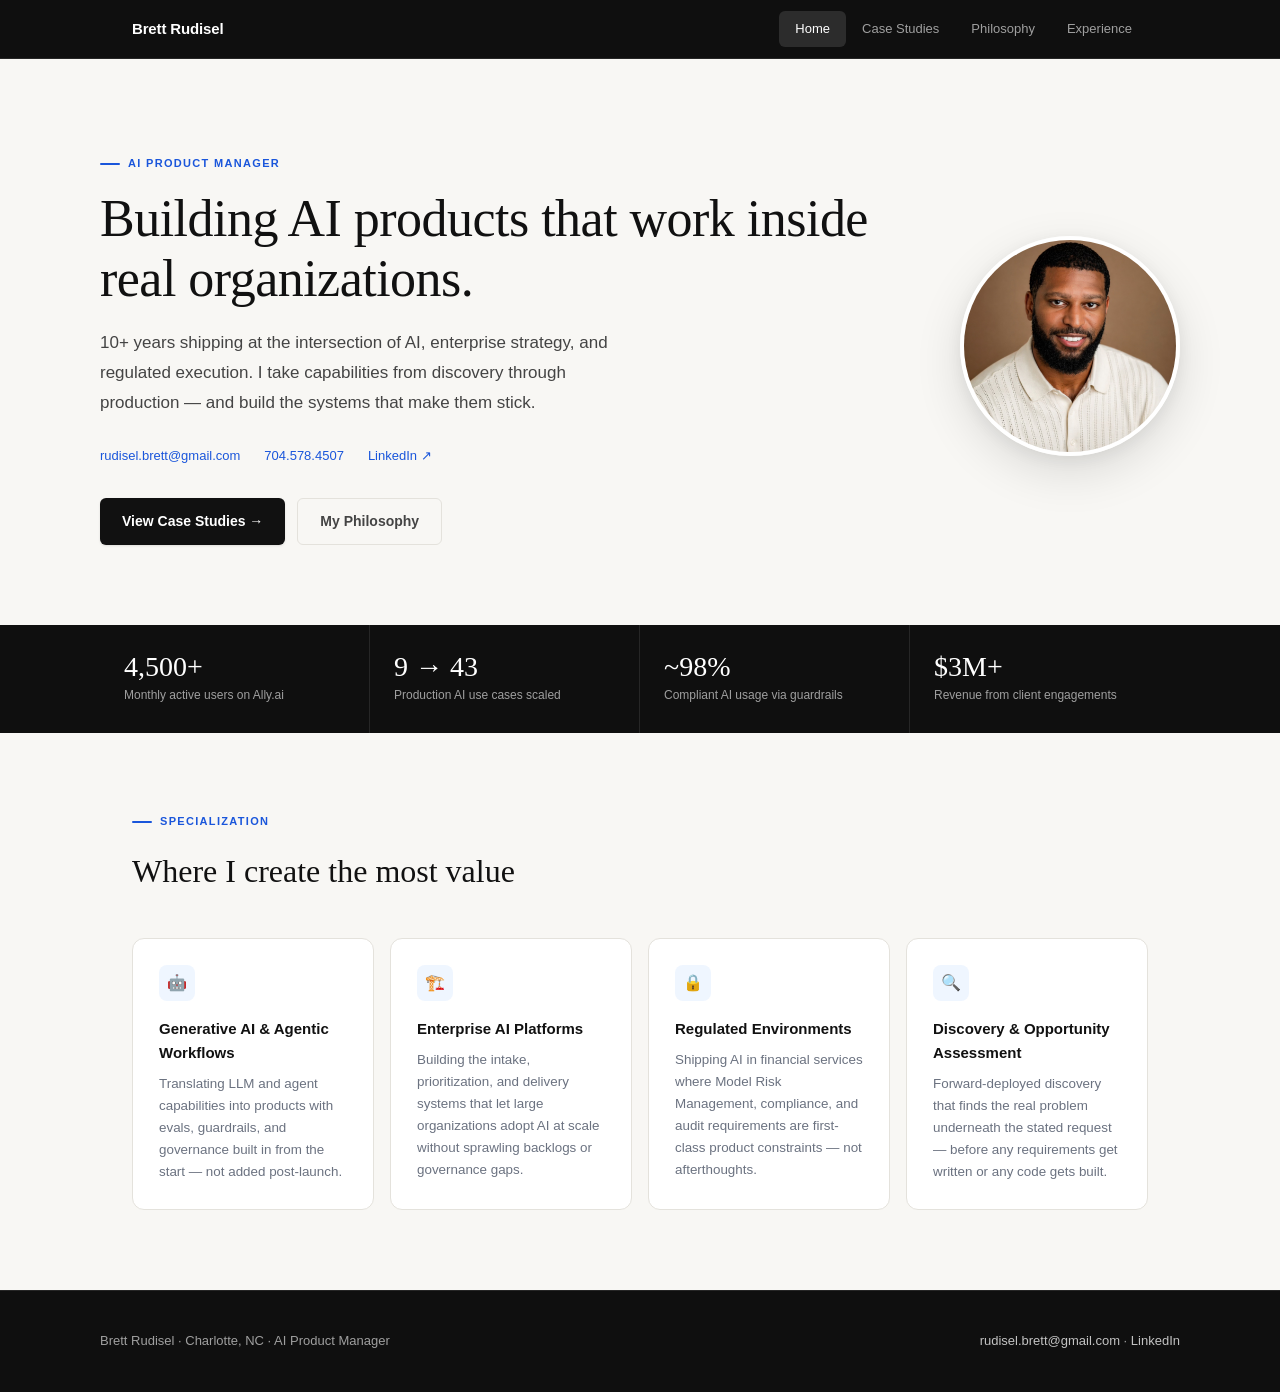
==== commit d8922dd0: "Remove PM Toolkit section and nav link" ====
--- a/index.html
+++ b/index.html
@@ -15,7 +15,6 @@
       <li><a href="index.html" class="active">Home</a></li>
       <li><a href="case-studies.html">Case Studies</a></li>
       <li><a href="philosophy.html">Philosophy</a></li>
-      <li><a href="toolkit.html">PM Toolkit</a></li>
       <li><a href="experience.html">Experience</a></li>
     </ul>
     <button class="nav-toggle" onclick="document.querySelector('.nav-links').classList.toggle('open')">☰</button>
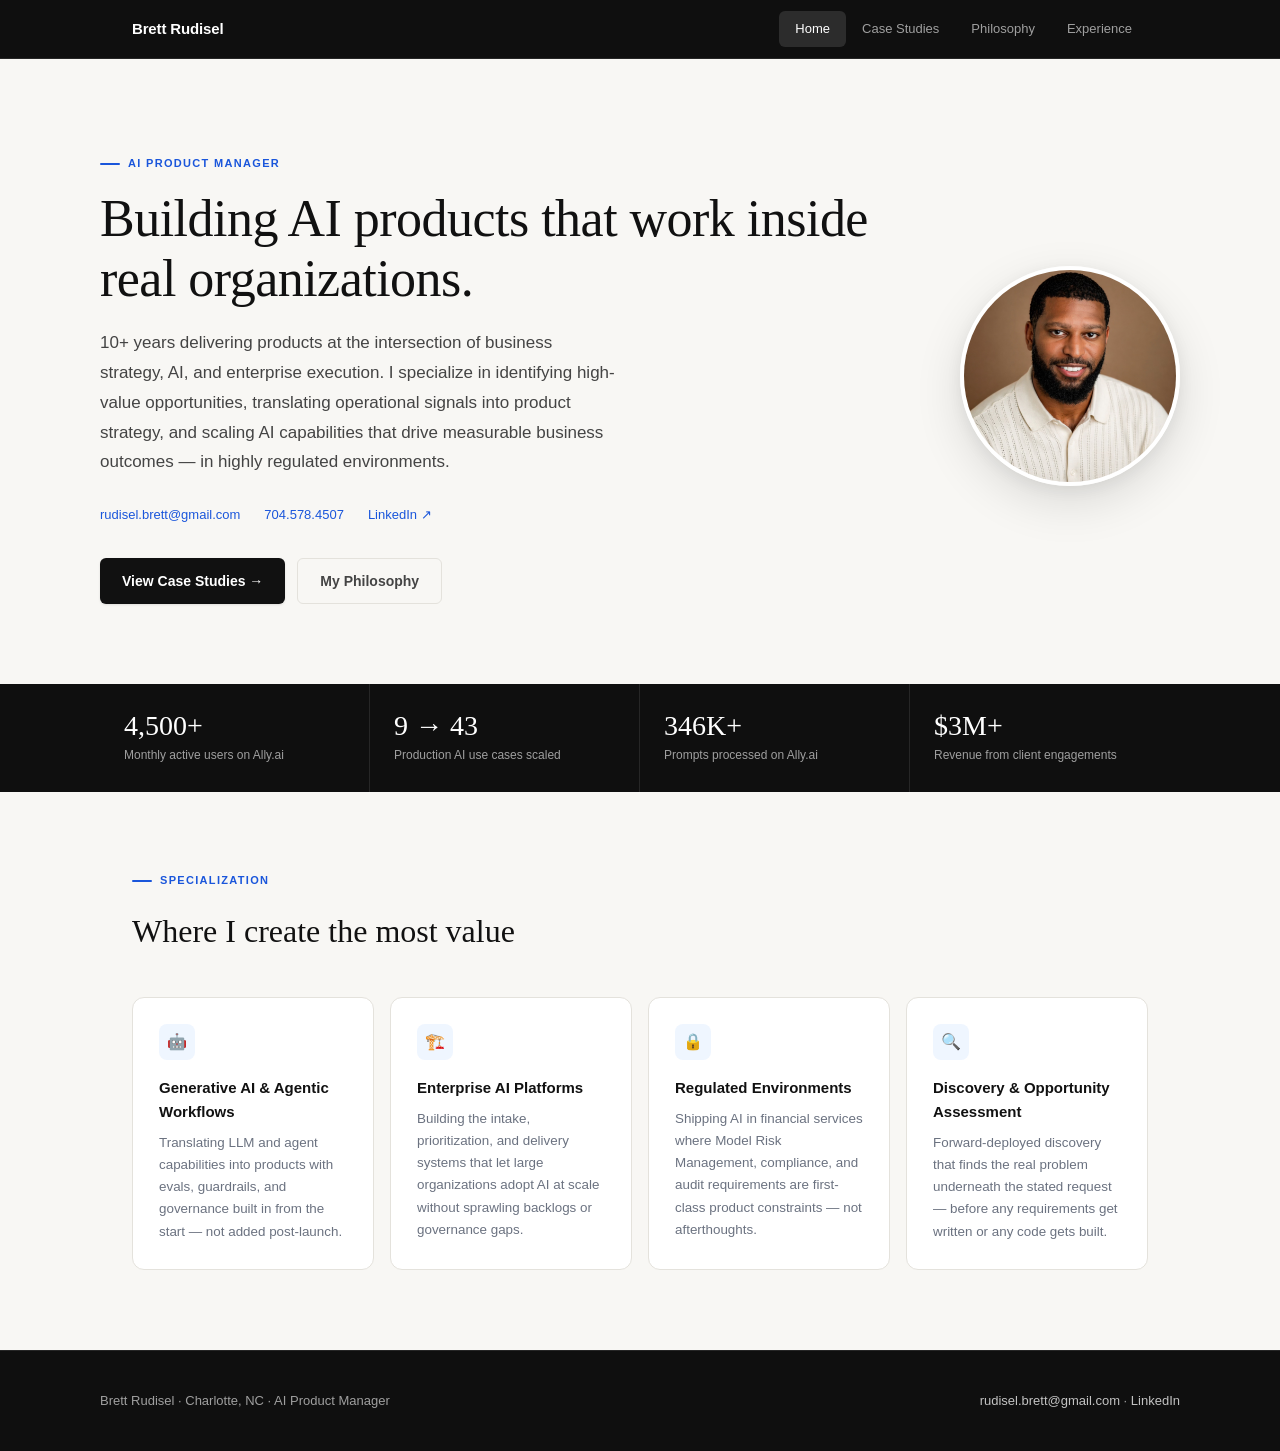
==== commit 8056aa26: "Align hero summary and stat bar with resume - Hero sub matches professional summary language from re" ====
--- a/index.html
+++ b/index.html
@@ -29,7 +29,7 @@
       <div class="hero-text">
         <p class="eyebrow">AI Product Manager</p>
         <h1>Building AI products that work inside real organizations.</h1>
-        <p class="hero-sub">10+ years shipping at the intersection of AI, enterprise strategy, and regulated execution. I take capabilities from discovery through production — and build the systems that make them stick.</p>
+        <p class="hero-sub">10+ years delivering products at the intersection of business strategy, AI, and enterprise execution. I specialize in identifying high-value opportunities, translating operational signals into product strategy, and scaling AI capabilities that drive measurable business outcomes — in highly regulated environments.</p>
         <div class="hero-contact">
           <a href="mailto:rudisel.brett@gmail.com">rudisel.brett@gmail.com</a>
           <a href="tel:7045784507">704.578.4507</a>
@@ -58,8 +58,8 @@
         <div class="stat-lbl">Production AI use cases scaled</div>
       </div>
       <div class="stat-item">
-        <div class="stat-val">~98%</div>
-        <div class="stat-lbl">Compliant AI usage via guardrails</div>
+        <div class="stat-val">346K+</div>
+        <div class="stat-lbl">Prompts processed on Ally.ai</div>
       </div>
       <div class="stat-item">
         <div class="stat-val">$3M+</div>
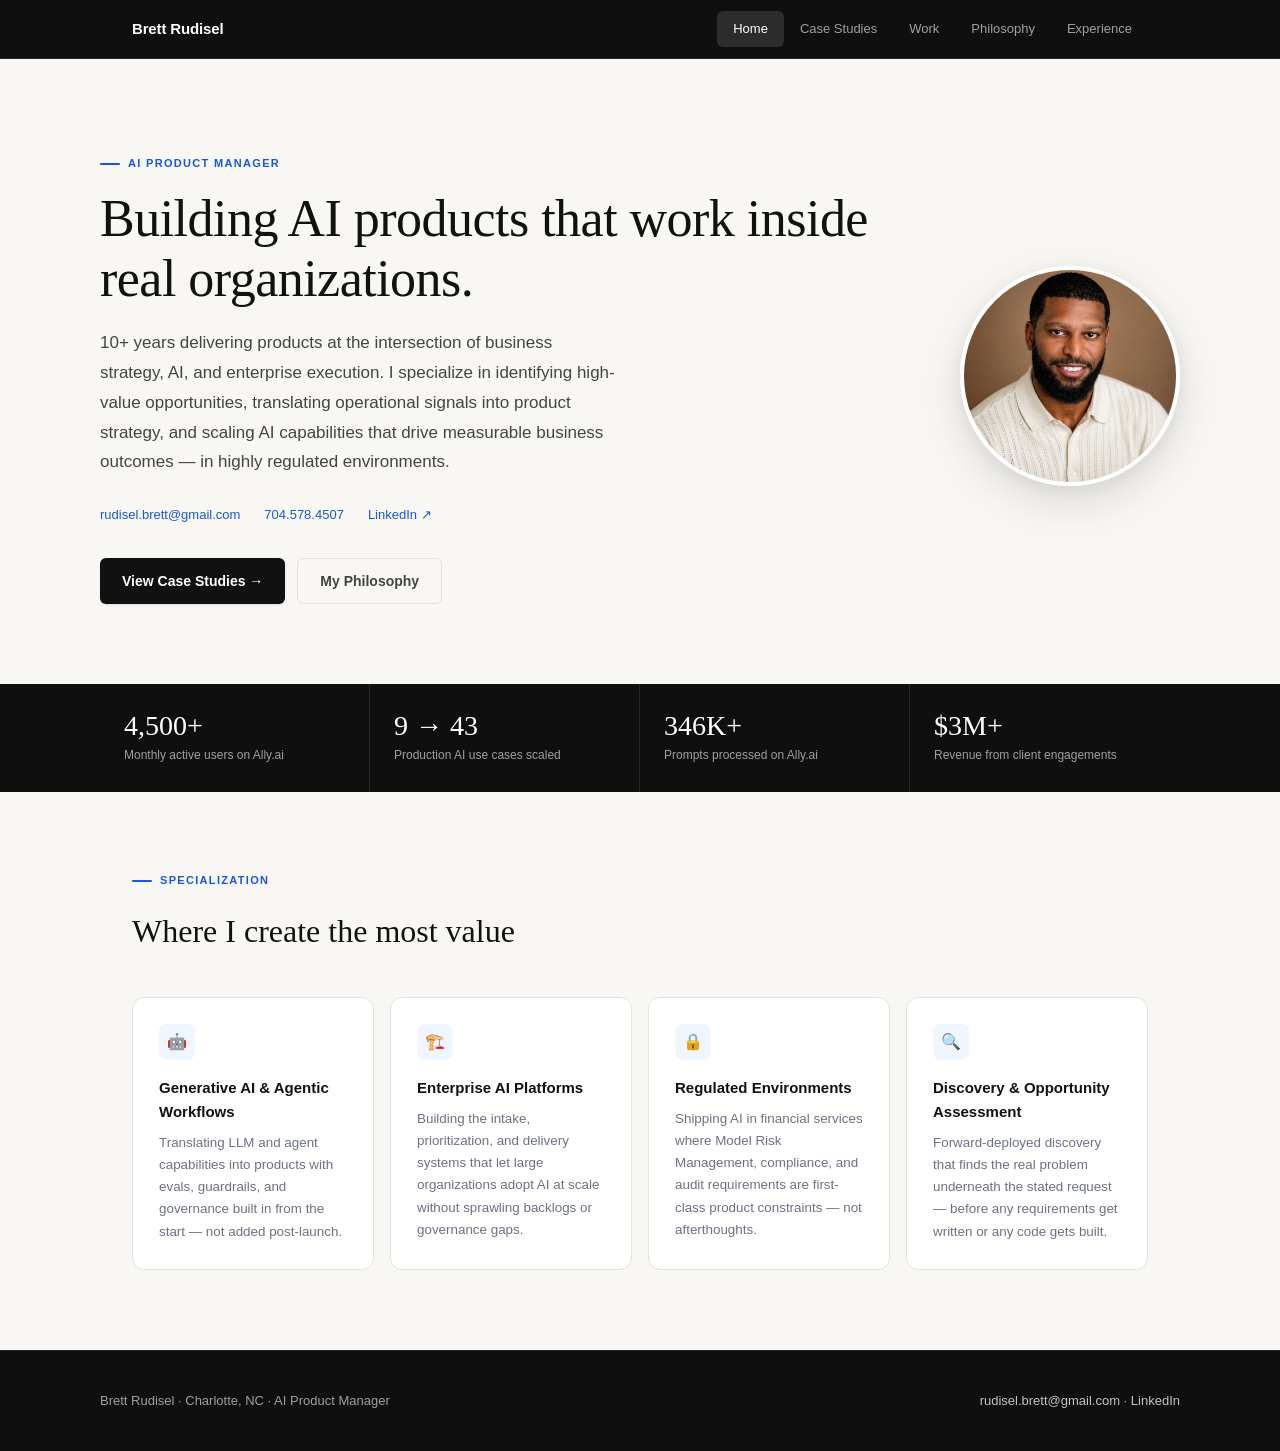
==== commit 46d05914: "Add Work page with full product catalog and nav links" ====
--- a/index.html
+++ b/index.html
@@ -14,6 +14,7 @@
     <ul class="nav-links">
       <li><a href="index.html" class="active">Home</a></li>
       <li><a href="case-studies.html">Case Studies</a></li>
+      <li><a href="work.html">Work</a></li>
       <li><a href="philosophy.html">Philosophy</a></li>
       <li><a href="experience.html">Experience</a></li>
     </ul>
--- a/assets/style.css
+++ b/assets/style.css
@@ -601,6 +601,63 @@
 .cert-yr { font-size: 0.775rem; color: var(--text-3); }
 
 /* ─────────────────────────────────────────
+   WORK PAGE
+───────────────────────────────────────── */
+.work-page { padding: 56px 2rem 88px; display: flex; flex-direction: column; gap: 0; }
+
+.work-section {
+  padding: 2.5rem 0;
+  border-bottom: 1px solid var(--border);
+}
+.work-section:first-child { padding-top: 0; }
+.work-section:last-child { border-bottom: none; }
+
+.work-section-header { margin-bottom: 1.25rem; }
+
+.work-section-meta {
+  display: flex; align-items: center; gap: 0.5rem;
+  margin-bottom: 0.6rem;
+}
+.work-company {
+  font-size: 0.7rem; font-weight: 700; letter-spacing: 0.06em; text-transform: uppercase;
+  color: var(--accent);
+  background: var(--accent-light);
+  padding: 3px 10px; border-radius: 100px;
+}
+.work-company-sep {
+  font-size: 0.75rem; color: var(--text-3); font-weight: 500;
+}
+
+.work-section-header h2 {
+  font-family: var(--serif);
+  font-size: 1.25rem; font-weight: normal;
+  margin-bottom: 0.35rem;
+}
+.work-section-desc {
+  font-size: 0.875rem; color: var(--text-3); line-height: 1.6;
+}
+
+.work-list {
+  list-style: none; padding: 0; margin: 0;
+  display: flex; flex-direction: column; gap: 0;
+}
+.work-list li {
+  font-size: 0.875rem; color: var(--text-2);
+  line-height: 1.7;
+  padding: 0.45rem 0;
+  border-bottom: 1px solid var(--bg-subtle);
+  display: flex; align-items: baseline; justify-content: space-between; gap: 1rem;
+}
+.work-list li:last-child { border-bottom: none; }
+
+.work-co {
+  font-size: 0.65rem; font-weight: 700; letter-spacing: 0.05em; text-transform: uppercase;
+  color: var(--text-3);
+  white-space: nowrap;
+  flex-shrink: 0;
+}
+
+/* ─────────────────────────────────────────
    FOOTER
 ───────────────────────────────────────── */
 footer {
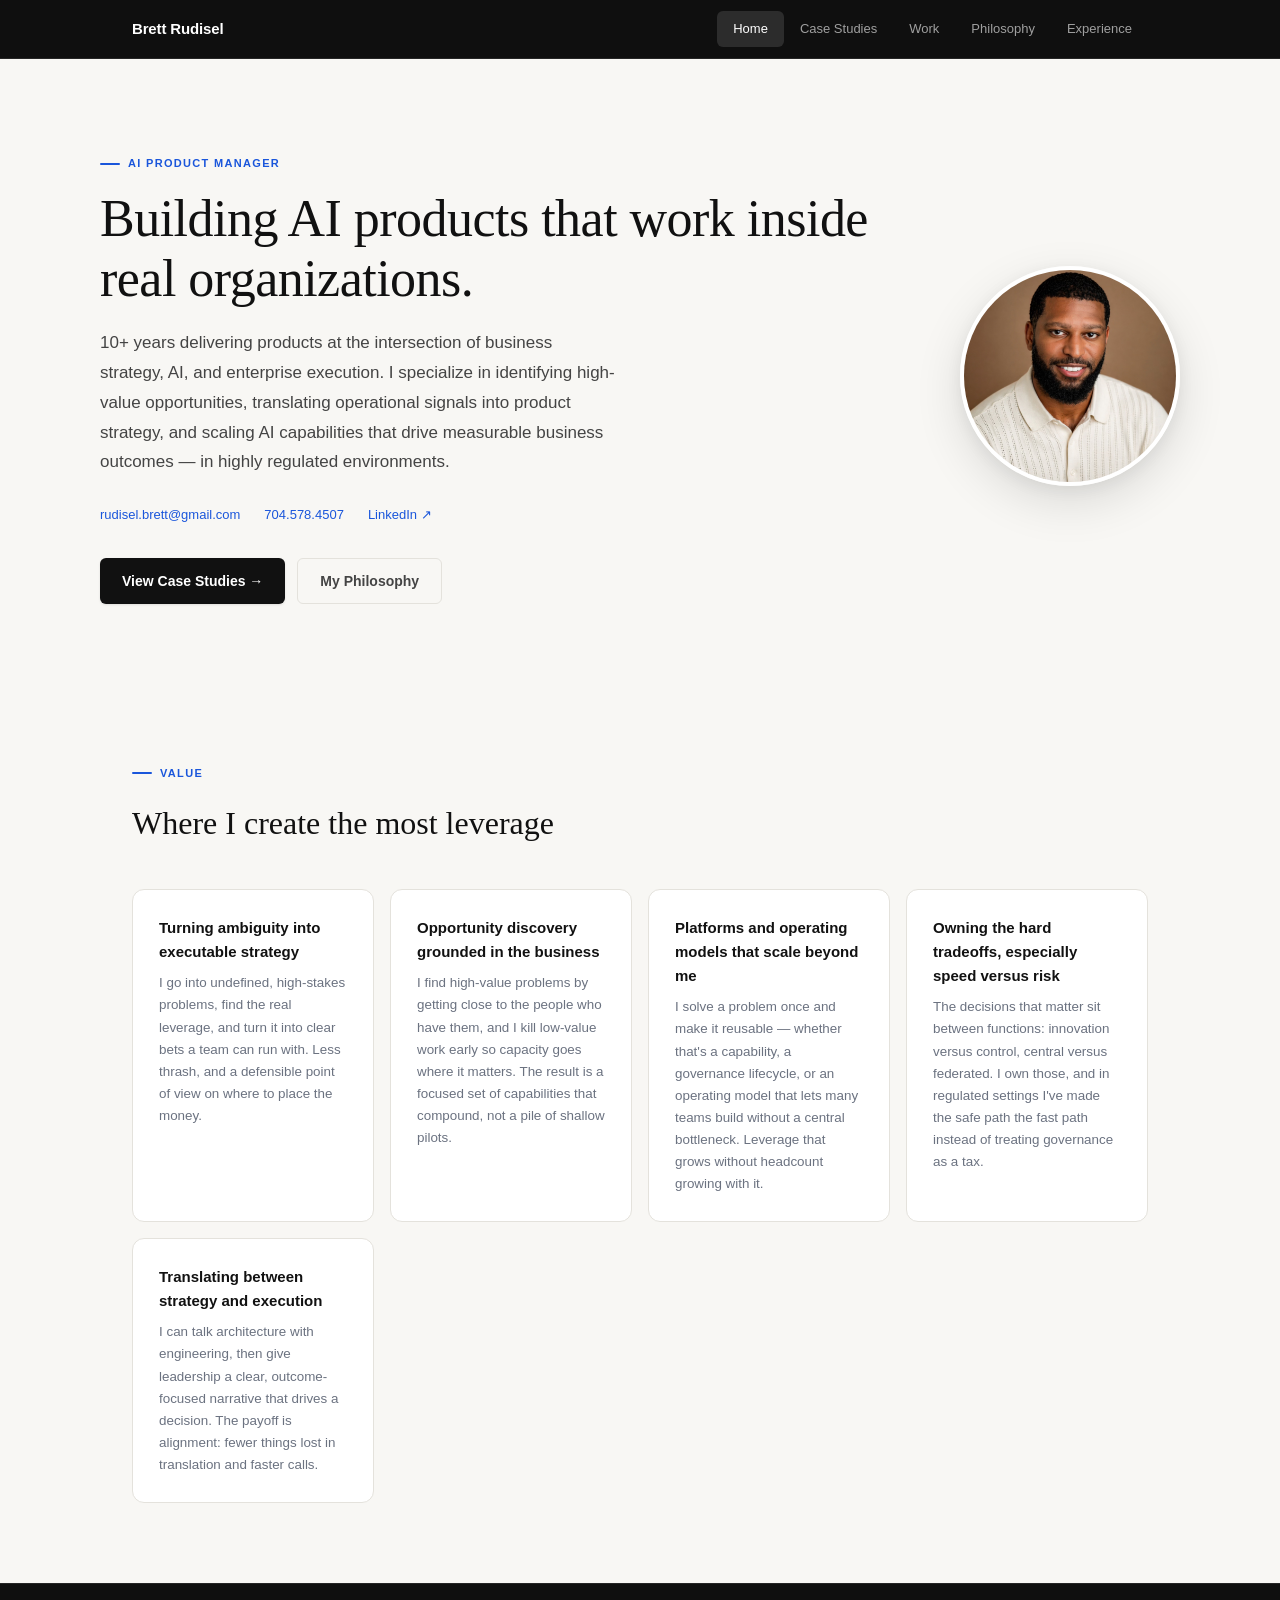
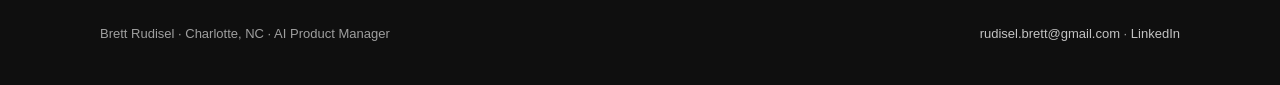
==== commit b40206fb: "Remove stat bar; replace focus cards with five value propositions" ====
--- a/index.html
+++ b/index.html
@@ -47,55 +47,33 @@
     </div>
   </section>
 
-  <!-- STAT BAR -->
-  <div class="stat-bar">
-    <div class="stat-bar-inner">
-      <div class="stat-item">
-        <div class="stat-val">4,500+</div>
-        <div class="stat-lbl">Monthly active users on Ally.ai</div>
-      </div>
-      <div class="stat-item">
-        <div class="stat-val">9 → 43</div>
-        <div class="stat-lbl">Production AI use cases scaled</div>
-      </div>
-      <div class="stat-item">
-        <div class="stat-val">346K+</div>
-        <div class="stat-lbl">Prompts processed on Ally.ai</div>
-      </div>
-      <div class="stat-item">
-        <div class="stat-val">$3M+</div>
-        <div class="stat-lbl">Revenue from client engagements</div>
-      </div>
-    </div>
-  </div>
-
   <!-- FOCUS AREAS -->
   <section class="home-focus">
     <div class="container">
       <div class="home-focus-header">
-        <p class="eyebrow">Specialization</p>
-        <h2>Where I create the most value</h2>
+        <p class="eyebrow">Value</p>
+        <h2>Where I create the most leverage</h2>
       </div>
       <div class="focus-grid">
         <div class="focus-card">
-          <div class="focus-card-icon">🤖</div>
-          <h3>Generative AI & Agentic Workflows</h3>
-          <p>Translating LLM and agent capabilities into products with evals, guardrails, and governance built in from the start — not added post-launch.</p>
+          <h3>Turning ambiguity into executable strategy</h3>
+          <p>I go into undefined, high-stakes problems, find the real leverage, and turn it into clear bets a team can run with. Less thrash, and a defensible point of view on where to place the money.</p>
         </div>
         <div class="focus-card">
-          <div class="focus-card-icon">🏗️</div>
-          <h3>Enterprise AI Platforms</h3>
-          <p>Building the intake, prioritization, and delivery systems that let large organizations adopt AI at scale without sprawling backlogs or governance gaps.</p>
+          <h3>Opportunity discovery grounded in the business</h3>
+          <p>I find high-value problems by getting close to the people who have them, and I kill low-value work early so capacity goes where it matters. The result is a focused set of capabilities that compound, not a pile of shallow pilots.</p>
         </div>
         <div class="focus-card">
-          <div class="focus-card-icon">🔒</div>
-          <h3>Regulated Environments</h3>
-          <p>Shipping AI in financial services where Model Risk Management, compliance, and audit requirements are first-class product constraints — not afterthoughts.</p>
+          <h3>Platforms and operating models that scale beyond me</h3>
+          <p>I solve a problem once and make it reusable — whether that's a capability, a governance lifecycle, or an operating model that lets many teams build without a central bottleneck. Leverage that grows without headcount growing with it.</p>
         </div>
         <div class="focus-card">
-          <div class="focus-card-icon">🔍</div>
-          <h3>Discovery & Opportunity Assessment</h3>
-          <p>Forward-deployed discovery that finds the real problem underneath the stated request — before any requirements get written or any code gets built.</p>
+          <h3>Owning the hard tradeoffs, especially speed versus risk</h3>
+          <p>The decisions that matter sit between functions: innovation versus control, central versus federated. I own those, and in regulated settings I've made the safe path the fast path instead of treating governance as a tax.</p>
+        </div>
+        <div class="focus-card">
+          <h3>Translating between strategy and execution</h3>
+          <p>I can talk architecture with engineering, then give leadership a clear, outcome-focused narrative that drives a decision. The payoff is alignment: fewer things lost in translation and faster calls.</p>
         </div>
       </div>
     </div>
--- a/assets/style.css
+++ b/assets/style.css
@@ -603,58 +603,78 @@
 /* ─────────────────────────────────────────
    WORK PAGE
 ───────────────────────────────────────── */
-.work-page { padding: 56px 2rem 88px; display: flex; flex-direction: column; gap: 0; }
+.work-page { padding: 56px 2rem 88px; }
 
 .work-section {
-  padding: 2.5rem 0;
+  display: grid;
+  grid-template-columns: 260px 1fr;
+  gap: 3rem;
+  padding: 3rem 0;
   border-bottom: 1px solid var(--border);
 }
 .work-section:first-child { padding-top: 0; }
 .work-section:last-child { border-bottom: none; }
 
-.work-section-header { margin-bottom: 1.25rem; }
+.work-section-header { position: sticky; top: 72px; align-self: start; }
 
 .work-section-meta {
-  display: flex; align-items: center; gap: 0.5rem;
-  margin-bottom: 0.6rem;
+  display: flex; align-items: center; gap: 0.4rem;
+  flex-wrap: wrap;
+  margin-bottom: 0.75rem;
 }
 .work-company {
-  font-size: 0.7rem; font-weight: 700; letter-spacing: 0.06em; text-transform: uppercase;
+  font-size: 0.65rem; font-weight: 700; letter-spacing: 0.07em; text-transform: uppercase;
   color: var(--accent);
   background: var(--accent-light);
   padding: 3px 10px; border-radius: 100px;
 }
 .work-company-sep {
-  font-size: 0.75rem; color: var(--text-3); font-weight: 500;
+  font-size: 0.7rem; color: var(--text-3); font-weight: 600;
 }
 
 .work-section-header h2 {
   font-family: var(--serif);
-  font-size: 1.25rem; font-weight: normal;
-  margin-bottom: 0.35rem;
+  font-size: 1.125rem; font-weight: normal;
+  line-height: 1.4;
+  margin-bottom: 0.5rem;
+  color: var(--text);
 }
 .work-section-desc {
-  font-size: 0.875rem; color: var(--text-3); line-height: 1.6;
+  font-size: 0.8125rem; color: var(--text-3); line-height: 1.65;
 }
 
 .work-list {
   list-style: none; padding: 0; margin: 0;
-  display: flex; flex-direction: column; gap: 0;
+  display: flex; flex-wrap: wrap; gap: 0.5rem;
+  align-content: flex-start;
 }
 .work-list li {
-  font-size: 0.875rem; color: var(--text-2);
-  line-height: 1.7;
-  padding: 0.45rem 0;
-  border-bottom: 1px solid var(--bg-subtle);
-  display: flex; align-items: baseline; justify-content: space-between; gap: 1rem;
-}
-.work-list li:last-child { border-bottom: none; }
+  display: inline-flex; align-items: center; gap: 0.45rem;
+  font-size: 0.8125rem; color: var(--text-2);
+  background: var(--bg-card);
+  border: 1px solid var(--border);
+  border-radius: var(--r-sm);
+  padding: 0.4rem 0.75rem;
+  line-height: 1.4;
+  transition: border-color 150ms var(--ease), box-shadow 150ms var(--ease);
+}
+.work-list li:hover {
+  border-color: #ccc;
+  box-shadow: var(--shadow-sm);
+}
 
 .work-co {
-  font-size: 0.65rem; font-weight: 700; letter-spacing: 0.05em; text-transform: uppercase;
-  color: var(--text-3);
+  font-size: 0.6rem; font-weight: 700; letter-spacing: 0.06em; text-transform: uppercase;
+  color: var(--accent);
+  background: var(--accent-light);
+  padding: 2px 6px; border-radius: 4px;
   white-space: nowrap;
   flex-shrink: 0;
+}
+
+@media (max-width: 720px) {
+  .work-section { grid-template-columns: 1fr; gap: 1.25rem; }
+  .work-section-header { position: static; }
 }
 
 /* ─────────────────────────────────────────
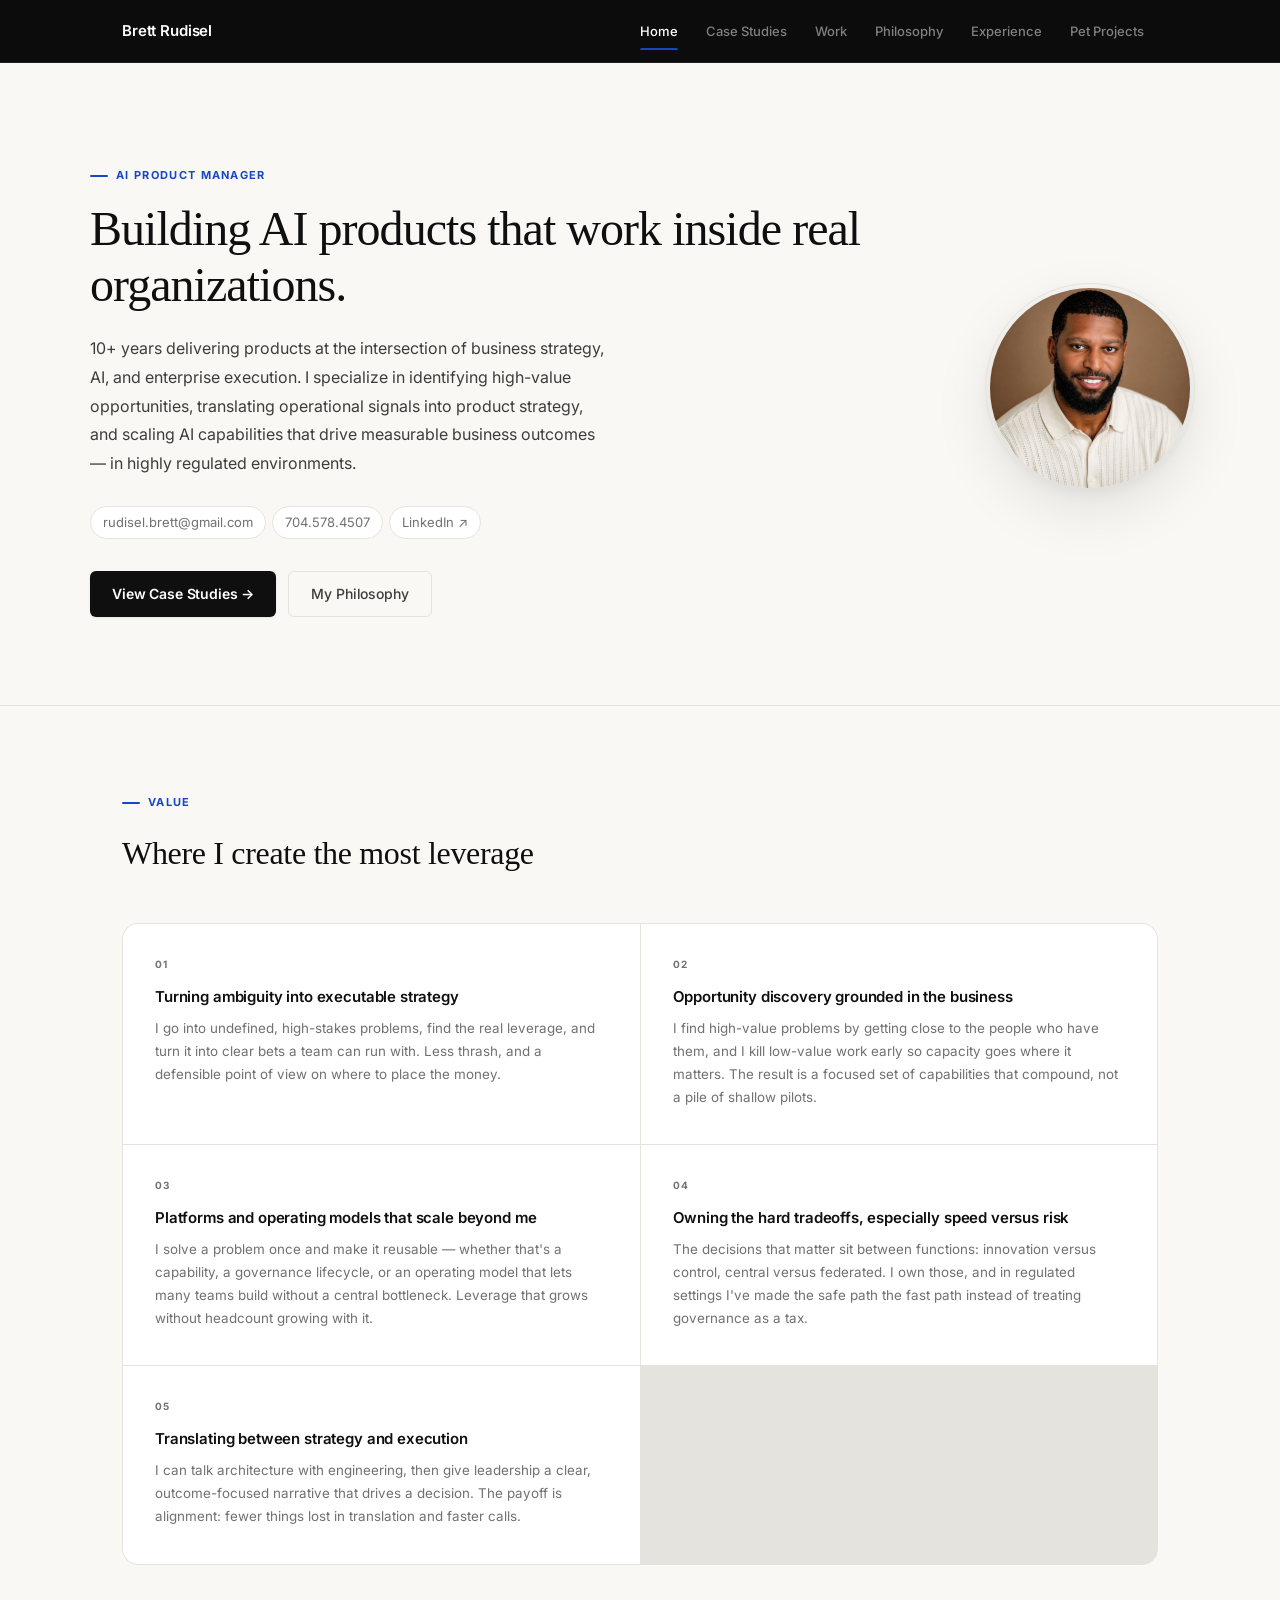
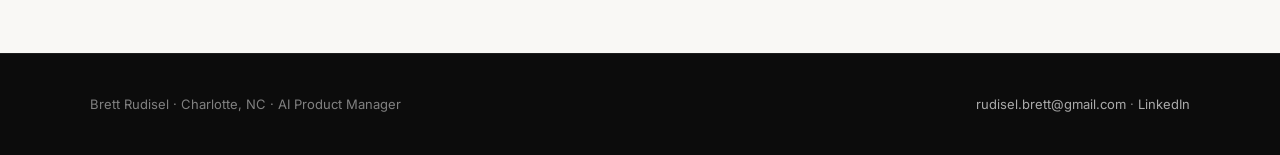
==== commit 1c285cbe: "Move Pet Projects to dedicated tab; add nav link across all pages" ====
--- a/index.html
+++ b/index.html
@@ -17,6 +17,7 @@
       <li><a href="work.html">Work</a></li>
       <li><a href="philosophy.html">Philosophy</a></li>
       <li><a href="experience.html">Experience</a></li>
+      <li><a href="pet-projects.html">Pet Projects</a></li>
     </ul>
     <button class="nav-toggle" onclick="document.querySelector('.nav-links').classList.toggle('open')">☰</button>
   </div>
--- a/assets/style.css
+++ b/assets/style.css
@@ -1,30 +1,36 @@
+/* ─────────────────────────────────────────
+   FONTS
+───────────────────────────────────────── */
+@import url('https://fonts.googleapis.com/css2?family=Inter:wght@400;500;600;700&display=swap');
+
 /* ─────────────────────────────────────────
    DESIGN TOKENS
 ───────────────────────────────────────── */
 :root {
-  --bg:           #F8F7F4;
-  --bg-dark:      #0F0F0F;
+  --bg:           #F9F8F5;
+  --bg-dark:      #0C0C0C;
   --bg-card:      #FFFFFF;
-  --bg-subtle:    #F2F1EE;
-  --text:         #111111;
-  --text-2:       #444444;
-  --text-3:       #6B7280;
+  --bg-subtle:    #F3F2EF;
+  --text:         #0F0F0F;
+  --text-2:       #3D3D3D;
+  --text-3:       #717171;
   --text-inv:     #FFFFFF;
-  --text-inv-2:   rgba(255,255,255,0.6);
-  --accent:       #1A56DB;
-  --accent-light: #EFF6FF;
-  --border:       #E4E2DC;
-  --border-dark:  #262626;
+  --text-inv-2:   rgba(255,255,255,0.48);
+  --accent:       #1847C4;
+  --accent-light: #EEF2FF;
+  --border:       #E5E3DD;
+  --border-med:   #CFCDC6;
+  --border-dark:  #1E1E1E;
   --serif:        Georgia, 'Times New Roman', serif;
-  --sans:         -apple-system, BlinkMacSystemFont, 'Segoe UI', Helvetica, Arial, sans-serif;
-  --mono:         'SF Mono', 'Fira Code', monospace;
+  --sans:         'Inter', -apple-system, BlinkMacSystemFont, 'Segoe UI', Helvetica, Arial, sans-serif;
   --r-sm:         6px;
-  --r:            12px;
-  --r-lg:         20px;
-  --shadow-sm:    0 1px 3px rgba(0,0,0,0.07), 0 1px 2px rgba(0,0,0,0.04);
-  --shadow:       0 4px 20px rgba(0,0,0,0.08), 0 2px 8px rgba(0,0,0,0.04);
-  --shadow-lg:    0 16px 48px rgba(0,0,0,0.12), 0 4px 16px rgba(0,0,0,0.06);
+  --r:            10px;
+  --r-lg:         16px;
+  --shadow-sm:    0 1px 3px rgba(0,0,0,0.06), 0 1px 2px rgba(0,0,0,0.03);
+  --shadow:       0 4px 16px rgba(0,0,0,0.08), 0 2px 6px rgba(0,0,0,0.04);
+  --shadow-lg:    0 20px 60px rgba(0,0,0,0.10), 0 4px 16px rgba(0,0,0,0.05);
   --ease:         cubic-bezier(0.4, 0, 0.2, 1);
+  --nav-h:        62px;
 }
 
 /* ─────────────────────────────────────────
@@ -38,6 +44,7 @@
   color: var(--text);
   line-height: 1.6;
   -webkit-font-smoothing: antialiased;
+  -moz-osx-font-smoothing: grayscale;
 }
 img { display: block; max-width: 100%; }
 a { color: inherit; text-decoration: none; }
@@ -51,54 +58,57 @@
   border-bottom: 1px solid var(--border-dark);
 }
 .nav-inner {
-  max-width: 1080px; margin: 0 auto; padding: 0 2rem;
+  max-width: 1100px; margin: 0 auto; padding: 0 2rem;
   display: flex; align-items: center; justify-content: space-between;
-  height: 58px;
+  height: var(--nav-h);
 }
 .nav-name {
-  font-size: 0.9375rem; font-weight: 700;
+  font-size: 0.9375rem; font-weight: 600;
   color: var(--text-inv); letter-spacing: -0.01em;
 }
-.nav-links {
-  display: flex; gap: 0; list-style: none;
-}
+.nav-links { display: flex; gap: 0; list-style: none; }
 .nav-links a {
-  display: block; padding: 0.5rem 1rem;
+  display: block; padding: 0.5rem 0.875rem;
   font-size: 0.8125rem; font-weight: 500;
   color: var(--text-inv-2);
-  border-radius: var(--r-sm);
-  transition: color 150ms var(--ease), background 150ms var(--ease);
-}
-.nav-links a:hover { color: var(--text-inv); background: rgba(255,255,255,0.08); }
-.nav-links a.active { color: var(--text-inv); background: rgba(255,255,255,0.12); }
+  transition: color 150ms var(--ease);
+  position: relative;
+}
+.nav-links a:hover { color: var(--text-inv); }
+.nav-links a.active { color: var(--text-inv); }
+.nav-links a.active::after {
+  content: '';
+  position: absolute; bottom: -1px; left: 0.875rem; right: 0.875rem;
+  height: 2px; background: var(--accent);
+  border-radius: 2px 2px 0 0;
+}
 
 .nav-toggle {
   display: none;
   background: none; border: none; cursor: pointer;
   padding: 6px; border-radius: var(--r-sm);
   color: var(--text-inv); font-size: 1.1rem;
-  transition: background 150ms var(--ease);
 }
 .nav-toggle:hover { background: rgba(255,255,255,0.1); }
 
-@media (max-width: 680px) {
+@media (max-width: 700px) {
   .nav-toggle { display: flex; align-items: center; justify-content: center; }
   .nav-links {
     display: none; flex-direction: column;
-    position: fixed; top: 58px; left: 0; right: 0;
+    position: fixed; top: var(--nav-h); left: 0; right: 0;
     background: var(--bg-dark);
     border-bottom: 1px solid var(--border-dark);
-    padding: 0.75rem 1rem 1rem;
-    gap: 2px;
+    padding: 0.75rem 1rem 1.25rem; gap: 2px;
   }
   .nav-links.open { display: flex; }
   .nav-links a { padding: 0.625rem 0.875rem; font-size: 0.9rem; }
+  .nav-links a.active::after { display: none; }
 }
 
 /* ─────────────────────────────────────────
    LAYOUT
 ───────────────────────────────────────── */
-.container { max-width: 1080px; margin: 0 auto; padding: 0 2rem; }
+.container { max-width: 1100px; margin: 0 auto; padding: 0 2rem; }
 
 /* ─────────────────────────────────────────
    SHARED ATOMS
@@ -110,20 +120,21 @@
   color: var(--accent); margin-bottom: 1rem;
 }
 .eyebrow::before {
-  content: '';
-  display: block; width: 20px; height: 2px;
+  content: ''; display: block;
+  width: 18px; height: 2px;
   background: var(--accent); border-radius: 2px;
 }
 
 .tag {
-  font-size: 0.7rem; font-weight: 600;
+  font-size: 0.6875rem; font-weight: 600;
   padding: 3px 10px; border-radius: 100px;
   background: var(--bg-subtle); color: var(--text-3);
   border: 1px solid var(--border);
+  letter-spacing: 0.02em;
 }
 .tag.accent {
   background: var(--accent-light); color: var(--accent);
-  border-color: #BFDBFE;
+  border-color: #C7D7FA;
 }
 
 /* ─────────────────────────────────────────
@@ -133,159 +144,141 @@
   display: inline-flex; align-items: center; gap: 0.4rem;
   padding: 0.6875rem 1.375rem;
   background: var(--text); color: var(--text-inv);
-  font-size: 0.875rem; font-weight: 600; border-radius: var(--r-sm);
+  font-size: 0.875rem; font-weight: 600;
+  border-radius: var(--r-sm); letter-spacing: -0.01em;
   transition: background 150ms var(--ease), transform 150ms var(--ease), box-shadow 150ms var(--ease);
   box-shadow: var(--shadow-sm);
 }
-.btn-primary:hover { background: #2a2a2a; transform: translateY(-1px); box-shadow: var(--shadow); }
+.btn-primary:hover { background: #222; transform: translateY(-1px); box-shadow: var(--shadow); }
 .btn-primary:active { transform: translateY(0); }
 
 .btn-secondary {
   display: inline-flex; align-items: center; gap: 0.4rem;
   padding: 0.6875rem 1.375rem;
   background: transparent; color: var(--text-2);
-  font-size: 0.875rem; font-weight: 600; border-radius: var(--r-sm);
-  border: 1.5px solid var(--border);
+  font-size: 0.875rem; font-weight: 500;
+  border-radius: var(--r-sm); letter-spacing: -0.01em;
+  border: 1px solid var(--border);
   transition: border-color 150ms var(--ease), color 150ms var(--ease), background 150ms var(--ease);
 }
-.btn-secondary:hover { border-color: #aaa; color: var(--text); background: var(--bg-card); }
+.btn-secondary:hover { border-color: var(--border-med); color: var(--text); background: var(--bg-card); }
 
 /* ─────────────────────────────────────────
    HOME — HERO
 ───────────────────────────────────────── */
 .hero-home {
-  padding: 88px 2rem 80px;
-  background: var(--bg);
+  padding: 96px 2rem 88px;
+  border-bottom: 1px solid var(--border);
 }
 .hero-home-inner {
-  max-width: 1080px; margin: 0 auto;
+  max-width: 1100px; margin: 0 auto;
   display: grid;
   grid-template-columns: 1fr auto;
-  gap: 4rem;
-  align-items: center;
-}
-@media (max-width: 720px) {
+  gap: 5rem; align-items: center;
+}
+@media (max-width: 760px) {
   .hero-home-inner { grid-template-columns: 1fr; gap: 2.5rem; }
   .hero-photo-wrap { order: -1; }
 }
 
-.hero-text {}
 .hero-text h1 {
   font-family: var(--serif);
-  font-size: clamp(2.25rem, 5vw, 3.25rem);
-  font-weight: normal; line-height: 1.15;
-  letter-spacing: -0.01em;
+  font-size: clamp(2.125rem, 5vw, 3rem);
+  font-weight: normal; line-height: 1.18;
+  letter-spacing: -0.02em;
   margin-bottom: 1.25rem;
 }
 .hero-sub {
-  font-size: 1.0625rem; color: var(--text-2);
-  line-height: 1.75; max-width: 520px;
+  font-size: 1rem; color: var(--text-2);
+  line-height: 1.8; max-width: 520px;
   margin-bottom: 1.75rem;
 }
 .hero-contact {
-  display: flex; flex-wrap: wrap; gap: 0.5rem 1.5rem;
+  display: flex; flex-wrap: wrap; gap: 0.375rem;
   margin-bottom: 2rem;
 }
 .hero-contact a {
-  font-size: 0.8125rem; color: var(--accent);
-  transition: opacity 150ms var(--ease);
-}
-.hero-contact a:hover { opacity: 0.75; }
+  font-size: 0.8125rem; color: var(--text-3);
+  padding: 5px 12px;
+  border: 1px solid var(--border);
+  border-radius: 100px;
+  background: var(--bg-card);
+  transition: color 150ms var(--ease), border-color 150ms var(--ease);
+}
+.hero-contact a:hover { color: var(--accent); border-color: var(--accent); }
 .hero-cta { display: flex; gap: 0.75rem; flex-wrap: wrap; }
 
-.hero-photo-wrap {}
 .hero-photo {
-  width: 220px; height: 220px;
+  width: 200px; height: 200px;
   border-radius: 50%; object-fit: cover;
-  border: 4px solid var(--bg-card);
+  outline: 1px solid var(--border);
+  outline-offset: 4px;
   box-shadow: var(--shadow-lg);
 }
-@media (max-width: 720px) {
-  .hero-photo { width: 140px; height: 140px; }
-}
-
-/* ─────────────────────────────────────────
-   HOME — STAT BAR
-───────────────────────────────────────── */
-.stat-bar {
-  background: var(--bg-dark);
-  padding: 0 2rem;
-}
-.stat-bar-inner {
-  max-width: 1080px; margin: 0 auto;
+@media (max-width: 760px) { .hero-photo { width: 120px; height: 120px; } }
+
+/* ─────────────────────────────────────────
+   HOME — FOCUS GRID
+───────────────────────────────────────── */
+.home-focus { padding: 80px 2rem 88px; }
+.home-focus-header { margin-bottom: 2.75rem; }
+.home-focus-header h2 {
+  font-family: var(--serif);
+  font-size: clamp(1.5rem, 3vw, 2rem);
+  font-weight: normal; letter-spacing: -0.01em;
+}
+
+.focus-grid {
+  counter-reset: focus-card;
   display: grid;
-  grid-template-columns: repeat(4, 1fr);
-  divide: var(--border-dark);
-}
-@media (max-width: 640px) { .stat-bar-inner { grid-template-columns: repeat(2, 1fr); } }
-.stat-item {
-  padding: 1.75rem 1.5rem;
-  border-right: 1px solid var(--border-dark);
-}
-.stat-item:last-child { border-right: none; }
-.stat-val {
-  font-family: var(--serif);
-  font-size: 1.75rem; color: var(--text-inv);
-  line-height: 1; margin-bottom: 0.4rem;
-}
-.stat-lbl { font-size: 0.75rem; color: var(--text-inv-2); line-height: 1.45; }
-
-/* ─────────────────────────────────────────
-   HOME — FOCUS GRID
-───────────────────────────────────────── */
-.home-focus { padding: 72px 2rem 80px; }
-.home-focus-header { margin-bottom: 2.5rem; }
-.home-focus-header h2 {
-  font-family: var(--serif);
-  font-size: clamp(1.5rem, 3vw, 2rem);
-  font-weight: normal;
-}
-
-.focus-grid {
-  display: grid;
-  grid-template-columns: repeat(auto-fit, minmax(230px, 1fr));
-  gap: 1rem;
-}
+  grid-template-columns: repeat(2, 1fr);
+  gap: 1px;
+  background: var(--border);
+  border: 1px solid var(--border);
+  border-radius: var(--r-lg);
+  overflow: hidden;
+}
+@media (max-width: 640px) { .focus-grid { grid-template-columns: 1fr; } }
+
 .focus-card {
-  background: var(--bg-card);
-  border: 1px solid var(--border);
-  border-radius: var(--r);
-  padding: 1.625rem;
-  transition: box-shadow 200ms var(--ease), border-color 200ms var(--ease), transform 200ms var(--ease);
-}
-.focus-card:hover {
-  box-shadow: var(--shadow);
-  border-color: #ccc;
-  transform: translateY(-2px);
-}
-.focus-card-icon {
-  width: 36px; height: 36px;
-  background: var(--accent-light);
-  border-radius: 8px;
-  display: flex; align-items: center; justify-content: center;
-  font-size: 1rem; margin-bottom: 1rem;
-}
-.focus-card h3 { font-size: 0.9375rem; font-weight: 600; margin-bottom: 0.5rem; }
-.focus-card p { font-size: 0.8375rem; color: var(--text-3); line-height: 1.65; }
+  counter-increment: focus-card;
+  background: var(--bg-card);
+  padding: 2rem 2rem 2.25rem;
+  transition: background 150ms var(--ease);
+}
+.focus-card:hover { background: #FAFAF9; }
+.focus-card::before {
+  content: "0" counter(focus-card);
+  display: block;
+  font-size: 0.625rem; font-weight: 700;
+  letter-spacing: 0.1em; color: var(--text-3);
+  margin-bottom: 0.875rem;
+}
+.focus-card h3 {
+  font-size: 0.9375rem; font-weight: 600;
+  line-height: 1.4; letter-spacing: -0.01em;
+  margin-bottom: 0.625rem;
+}
+.focus-card p { font-size: 0.8375rem; color: var(--text-3); line-height: 1.7; }
 
 /* ─────────────────────────────────────────
    PAGE HEADER
 ───────────────────────────────────────── */
 .page-header {
-  padding: 64px 2rem 52px;
-  border-bottom: 1px solid var(--border);
-}
-.page-header .container {}
+  padding: 72px 2rem 56px;
+  border-bottom: 1px solid var(--border);
+}
 .page-header h1 {
   font-family: var(--serif);
-  font-size: clamp(1.875rem, 4vw, 2.625rem);
+  font-size: clamp(1.875rem, 4vw, 2.5rem);
   font-weight: normal; line-height: 1.2;
+  letter-spacing: -0.015em;
   margin-bottom: 0.75rem;
 }
-.page-sub { font-size: 1rem; color: var(--text-3); max-width: 520px; line-height: 1.7; }
-
-/* ─────────────────────────────────────────
-   CASE STUDIES — CARD GRID (top of page)
+.page-sub { font-size: 1rem; color: var(--text-3); max-width: 540px; line-height: 1.7; }
+
+/* ─────────────────────────────────────────
+   CASE STUDIES — CARD GRID
 ───────────────────────────────────────── */
 .cs-card-grid {
   padding: 48px 2rem 0;
@@ -297,33 +290,33 @@
   gap: 1px;
   background: var(--border);
   border: 1px solid var(--border);
-  border-radius: var(--r);
+  border-radius: var(--r-lg);
   overflow: hidden;
-  margin-bottom: 48px;
+  margin-bottom: 52px;
 }
 .cs-card {
   background: var(--bg-card);
-  padding: 1.5rem;
-  display: flex; flex-direction: column; gap: 0.75rem;
+  padding: 1.625rem;
+  display: flex; flex-direction: column; gap: 0.625rem;
   text-decoration: none; color: inherit;
   transition: background 150ms var(--ease);
   position: relative;
 }
-.cs-card:hover { background: #FAFAF8; }
+.cs-card:hover { background: #FAFAF9; }
 .cs-card-num {
-  font-size: 0.7rem; font-weight: 700;
-  letter-spacing: 0.08em; text-transform: uppercase;
+  font-size: 0.625rem; font-weight: 700;
+  letter-spacing: 0.1em; text-transform: uppercase;
   color: var(--text-3);
 }
 .cs-card-metric {
   font-family: var(--serif);
-  font-size: 1.5rem; color: var(--text);
-  line-height: 1;
-}
-.cs-card-title { font-size: 0.875rem; font-weight: 600; line-height: 1.4; }
-.cs-card-desc { font-size: 0.8rem; color: var(--text-3); line-height: 1.55; margin-top: auto; }
+  font-size: 1.625rem; color: var(--text);
+  line-height: 1; letter-spacing: -0.01em;
+}
+.cs-card-title { font-size: 0.875rem; font-weight: 600; line-height: 1.4; letter-spacing: -0.01em; }
+.cs-card-desc { font-size: 0.8rem; color: var(--text-3); line-height: 1.6; margin-top: auto; }
 .cs-card-arrow {
-  position: absolute; bottom: 1.25rem; right: 1.25rem;
+  position: absolute; bottom: 1.375rem; right: 1.375rem;
   font-size: 0.875rem; color: var(--text-3);
   transition: transform 150ms var(--ease), color 150ms var(--ease);
 }
@@ -332,64 +325,67 @@
 /* ─────────────────────────────────────────
    CASE STUDIES — ARTICLE
 ───────────────────────────────────────── */
-.cs-page { padding: 64px 2rem 80px; }
-.cs { padding-bottom: 72px; scroll-margin-top: 80px; }
-.cs-divider { border: none; border-top: 1px solid var(--border); margin-bottom: 72px; }
-
-.cs-header { margin-bottom: 2rem; }
-.cs-tags { display: flex; flex-wrap: wrap; gap: 0.4rem; margin-bottom: 1rem; }
+.cs-page { padding: 72px 2rem 88px; }
+.cs { padding-bottom: 80px; scroll-margin-top: 80px; }
+.cs-divider { border: none; border-top: 1px solid var(--border); margin-bottom: 80px; }
+
+.cs-header { margin-bottom: 2.25rem; }
+.cs-tags { display: flex; flex-wrap: wrap; gap: 0.4rem; margin-bottom: 1.125rem; }
 .cs-header h2 {
   font-family: var(--serif);
   font-size: clamp(1.5rem, 3vw, 2rem);
   font-weight: normal; line-height: 1.25;
+  letter-spacing: -0.015em;
   margin-bottom: 0.4rem;
 }
-.cs-company { font-size: 0.8375rem; color: var(--text-3); }
-
-/* Metrics */
+.cs-company { font-size: 0.8125rem; color: var(--text-3); }
+
 .metrics-strip {
   display: grid;
   grid-template-columns: repeat(auto-fit, minmax(120px, 1fr));
   gap: 1px; background: var(--border);
   border: 1px solid var(--border);
   border-radius: var(--r);
-  overflow: hidden; margin-bottom: 2.25rem;
-}
-.metric { background: var(--bg-card); padding: 1.125rem 1.375rem; }
+  overflow: hidden; margin-bottom: 2.5rem;
+}
+.metric { background: var(--bg-card); padding: 1.25rem 1.5rem; }
 .metric-val {
   font-family: var(--serif);
-  font-size: 1.5rem; color: var(--text);
-  margin-bottom: 0.25rem; line-height: 1;
-}
-.metric-lbl { font-size: 0.7rem; color: var(--text-3); line-height: 1.45; }
-
-/* Two col */
+  font-size: 1.625rem; color: var(--text);
+  margin-bottom: 0.3rem; line-height: 1;
+  letter-spacing: -0.01em;
+}
+.metric-lbl { font-size: 0.7rem; color: var(--text-3); line-height: 1.5; }
+
 .cs-two-col {
   display: grid; grid-template-columns: 1fr;
-  gap: 1.25rem; margin-bottom: 1.25rem;
+  gap: 1px; background: var(--border);
+  border: 1px solid var(--border);
+  border-radius: var(--r);
+  overflow: hidden; margin-bottom: 1rem;
 }
 @media (min-width: 680px) { .cs-two-col { grid-template-columns: 1fr 1fr; } }
 
+.cs-block { background: var(--bg-card); padding: 1.625rem; }
 .cs-block h3 {
-  font-size: 0.65rem; font-weight: 700;
-  letter-spacing: 0.12em; text-transform: uppercase;
+  font-size: 0.6rem; font-weight: 700;
+  letter-spacing: 0.13em; text-transform: uppercase;
   color: var(--text-3); margin-bottom: 0.75rem;
 }
 .cs-block p { font-size: 0.9375rem; color: var(--text-2); line-height: 1.8; }
 .cs-block p + p { margin-top: 0.65rem; }
 
-/* Callout */
 .cs-callout {
   background: var(--bg-card);
   border: 1px solid var(--border);
   border-left: 3px solid var(--text);
   border-radius: 0 var(--r-sm) var(--r-sm) 0;
   padding: 1.375rem 1.625rem;
-  margin-bottom: 1.25rem;
+  margin-bottom: 1rem;
 }
 .cs-callout h3 {
-  font-size: 0.65rem; font-weight: 700;
-  letter-spacing: 0.12em; text-transform: uppercase;
+  font-size: 0.6rem; font-weight: 700;
+  letter-spacing: 0.13em; text-transform: uppercase;
   color: var(--text-3); margin-bottom: 0.75rem;
 }
 .cs-callout p { font-size: 0.9375rem; color: var(--text-2); line-height: 1.8; }
@@ -404,46 +400,70 @@
   max-width: 680px;
   padding: 0 0 3rem;
   border-bottom: 1px solid var(--border);
-  margin-bottom: 3rem;
+  margin-bottom: 0;
 }
 .phil-lead-quote {
   font-family: var(--serif);
-  font-size: clamp(1.25rem, 3vw, 1.625rem);
-  line-height: 1.55; color: var(--text);
+  font-size: clamp(1.25rem, 3vw, 1.5rem);
+  line-height: 1.6; color: var(--text);
   margin-bottom: 1rem;
-}
-.phil-lead-sub {
-  font-size: 1rem; color: var(--text-2); line-height: 1.8;
-}
-
-.phil-section {
+  letter-spacing: -0.01em;
+}
+.phil-lead-sub { font-size: 1rem; color: var(--text-2); line-height: 1.8; }
+
+/* Accordion sections */
+details.phil-section {
+  border-bottom: 1px solid var(--border);
+}
+details.phil-section:last-child { border-bottom: none; }
+
+details.phil-section > summary {
   display: grid;
-  grid-template-columns: 40px 1fr;
-  gap: 2.5rem;
-  padding: 2.25rem 0;
-  border-bottom: 1px solid var(--border);
-}
-.phil-section:last-child { border-bottom: none; }
-@media (max-width: 540px) { .phil-section { grid-template-columns: 1fr; gap: 0.75rem; } }
+  grid-template-columns: 40px 1fr 24px;
+  gap: 2rem;
+  align-items: center;
+  padding: 1.625rem 0;
+  cursor: pointer;
+  list-style: none;
+  user-select: none;
+}
+details.phil-section > summary::-webkit-details-marker { display: none; }
+details.phil-section > summary::marker { display: none; }
+details.phil-section > summary:hover .phil-section-title { color: var(--accent); }
 
 .phil-section-num {
-  font-size: 0.7rem; font-weight: 700;
-  color: var(--text-3); padding-top: 5px;
-  letter-spacing: 0.05em;
-}
-.phil-section-body h2 {
-  font-family: var(--serif);
-  font-size: 1.25rem; font-weight: normal;
-  margin-bottom: 0.875rem;
-}
-.phil-section-body p {
-  font-size: 0.9375rem; color: var(--text-2); line-height: 1.8;
-}
+  font-size: 0.625rem; font-weight: 700;
+  color: var(--text-3); letter-spacing: 0.07em;
+  padding-top: 2px;
+}
+.phil-section-title {
+  font-family: var(--serif);
+  font-size: 1.125rem; font-weight: normal;
+  line-height: 1.35; letter-spacing: -0.01em;
+  transition: color 150ms var(--ease);
+}
+.phil-chevron {
+  color: var(--text-3); font-size: 0.7rem;
+  display: flex; align-items: center; justify-content: center;
+  transition: transform 250ms var(--ease);
+  flex-shrink: 0;
+}
+details[open].phil-section > summary .phil-chevron { transform: rotate(180deg); }
+
+.phil-section-body {
+  padding: 0 0 2rem 72px;
+}
+.phil-section-body p { font-size: 0.9375rem; color: var(--text-2); line-height: 1.8; }
 .phil-section-body p + p { margin-top: 0.75rem; }
 
+@media (max-width: 560px) {
+  details.phil-section > summary { grid-template-columns: 30px 1fr 20px; gap: 1rem; }
+  .phil-section-body { padding: 0 0 1.75rem 30px; }
+}
+
+/* Loop steps */
 .loop-steps {
-  border: 1px solid var(--border);
-  border-radius: var(--r);
+  border: 1px solid var(--border); border-radius: var(--r);
   overflow: hidden; margin-bottom: 1.25rem;
   background: var(--bg-card);
 }
@@ -455,16 +475,14 @@
 }
 .loop-step:last-child { border-bottom: none; }
 .loop-step:hover { background: var(--bg-subtle); }
-.loop-label {
-  font-size: 0.8125rem; font-weight: 700;
-  min-width: 110px; color: var(--text);
-}
+.loop-label { font-size: 0.8125rem; font-weight: 600; min-width: 110px; color: var(--text); }
 .loop-desc { font-size: 0.875rem; color: var(--text-3); }
 .loop-note {
   font-size: 0.875rem; color: var(--text-3);
-  font-style: italic; line-height: 1.75;
-}
-
+  font-style: italic; line-height: 1.75; margin-top: 1rem;
+}
+
+/* PBN grid */
 .pbn-grid {
   display: grid; grid-template-columns: repeat(3, 1fr);
   gap: 1px; background: var(--border);
@@ -472,107 +490,68 @@
   overflow: hidden; margin-bottom: 1.25rem;
 }
 @media (max-width: 480px) { .pbn-grid { grid-template-columns: 1fr; } }
-.pbn-item { background: var(--bg-card); padding: 1.125rem 1.25rem; }
-.pbn-label { font-size: 0.875rem; font-weight: 700; margin-bottom: 0.3rem; }
-.pbn-desc { font-size: 0.8rem; color: var(--text-3); line-height: 1.55; }
-
-.refusal-list { list-style: none; display: flex; flex-direction: column; gap: 0.6rem; margin-top: 0.25rem; }
+.pbn-item { background: var(--bg-card); padding: 1.25rem; }
+.pbn-label { font-size: 0.875rem; font-weight: 600; margin-bottom: 0.3rem; letter-spacing: -0.01em; }
+.pbn-desc { font-size: 0.8125rem; color: var(--text-3); line-height: 1.6; }
+
+/* Refusal list */
+.refusal-list { list-style: none; display: flex; flex-direction: column; gap: 0.5rem; margin-top: 0.25rem; }
 .refusal-list li {
   font-size: 0.9375rem; color: var(--text-2);
-  padding-left: 1.375rem; position: relative;
-}
-.refusal-list li::before { content: "—"; position: absolute; left: 0; color: var(--border); }
-
-.influences-grid { display: grid; grid-template-columns: repeat(auto-fit, minmax(190px, 1fr)); gap: 0.875rem; }
-.influence-item {
-  padding: 1.125rem 1.25rem;
-  background: var(--bg-card);
-  border: 1px solid var(--border);
-  border-radius: var(--r-sm);
-}
-.influence-title { font-size: 0.9rem; font-weight: 600; margin-bottom: 0.3rem; }
-.influence-sub { font-size: 0.8rem; color: var(--text-3); line-height: 1.55; }
-
-/* ─────────────────────────────────────────
-   TOOLKIT PAGE
-───────────────────────────────────────── */
-.toolkit-page { padding: 56px 2rem 88px; }
-.toolkit-section { margin-bottom: 3.5rem; }
-.toolkit-section-header {
-  display: flex; align-items: center; gap: 1rem;
-  margin-bottom: 1.25rem;
-  padding-bottom: 0.875rem;
-  border-bottom: 1px solid var(--border);
-}
-.toolkit-section h2 {
-  font-family: var(--serif);
-  font-size: 1.375rem; font-weight: normal;
-}
-.toolkit-grid { display: grid; grid-template-columns: repeat(auto-fit, minmax(250px, 1fr)); gap: 1rem; }
-.toolkit-card {
-  background: var(--bg-card);
-  border: 1px solid var(--border);
-  border-radius: var(--r);
-  padding: 1.375rem 1.5rem;
-  transition: box-shadow 200ms var(--ease), border-color 200ms var(--ease), transform 200ms var(--ease);
-}
-.toolkit-card:hover {
-  box-shadow: var(--shadow);
-  border-color: #ccc;
-  transform: translateY(-2px);
-}
-.toolkit-card h3 { font-size: 0.9375rem; font-weight: 600; margin-bottom: 0.6rem; }
-.toolkit-card p { font-size: 0.8375rem; color: var(--text-3); line-height: 1.7; }
-.toolkit-card p + p { margin-top: 0.5rem; }
-
-.cert-grid { display: grid; grid-template-columns: repeat(auto-fit, minmax(230px, 1fr)); gap: 0.75rem; }
-.cert-item {
-  display: flex; flex-direction: column; gap: 0.2rem;
-  padding: 1rem 1.25rem;
-  background: var(--bg-card); border: 1px solid var(--border);
-  border-radius: var(--r-sm);
-}
-.cert-name { font-size: 0.875rem; font-weight: 600; }
-.cert-org { font-size: 0.775rem; color: var(--text-3); }
+  padding-left: 1.25rem; position: relative; line-height: 1.6;
+}
+.refusal-list li::before { content: "—"; position: absolute; left: 0; color: var(--border-med); }
+
+/* Influences */
+.influences-grid {
+  display: grid; grid-template-columns: repeat(auto-fit, minmax(190px, 1fr));
+  gap: 1px; background: var(--border);
+  border: 1px solid var(--border); border-radius: var(--r);
+  overflow: hidden;
+}
+.influence-item { background: var(--bg-card); padding: 1.25rem; }
+.influence-title { font-size: 0.9rem; font-weight: 600; margin-bottom: 0.3rem; letter-spacing: -0.01em; }
+.influence-sub { font-size: 0.8rem; color: var(--text-3); line-height: 1.6; }
 
 /* ─────────────────────────────────────────
    EXPERIENCE PAGE
 ───────────────────────────────────────── */
 .exp-page { padding: 56px 2rem 88px; }
 
-.timeline { margin-bottom: 3.5rem; }
+.timeline { margin-bottom: 4rem; }
 .tl-item {
-  display: grid; grid-template-columns: 172px 1fr;
+  display: grid; grid-template-columns: 180px 1fr;
   gap: 2.5rem;
-  padding: 2.25rem 0;
+  padding: 2.5rem 0;
   border-bottom: 1px solid var(--border);
 }
 .tl-item:first-child { padding-top: 0; }
-@media (max-width: 600px) { .tl-item { grid-template-columns: 1fr; gap: 0.5rem; } }
+@media (max-width: 620px) { .tl-item { grid-template-columns: 1fr; gap: 0.625rem; } }
 
 .tl-meta { padding-top: 3px; }
-.tl-date { display: block; font-size: 0.775rem; color: var(--text-3); margin-bottom: 0.5rem; line-height: 1.4; }
+.tl-date { display: block; font-size: 0.75rem; color: var(--text-3); margin-bottom: 0.5rem; line-height: 1.4; }
 .tl-tag {
   display: inline-block;
-  font-size: 0.65rem; font-weight: 700;
+  font-size: 0.6rem; font-weight: 700;
   padding: 2px 8px; border-radius: 100px;
   background: var(--accent-light); color: var(--accent);
-  letter-spacing: 0.04em; text-transform: uppercase;
-}
-
-.tl-body h2 { font-size: 1.0625rem; font-weight: 700; margin-bottom: 0.2rem; }
-.tl-company { font-size: 0.8375rem; color: var(--text-3); margin-bottom: 1rem; }
+  letter-spacing: 0.05em; text-transform: uppercase;
+}
+
+.tl-body h2 { font-size: 1.0625rem; font-weight: 600; margin-bottom: 0.2rem; letter-spacing: -0.01em; }
+.tl-company { font-size: 0.8125rem; color: var(--text-3); margin-bottom: 1rem; }
 .tl-bullets { padding-left: 1.125rem; }
 .tl-bullets li {
   font-size: 0.875rem; color: var(--text-2);
-  line-height: 1.75; margin-bottom: 0.5rem;
+  line-height: 1.8; margin-bottom: 0.5rem;
 }
 .tl-bullets li:last-child { margin-bottom: 0; }
 
 .exp-block { margin-bottom: 2.75rem; }
 .exp-block h2 {
   font-family: var(--serif);
-  font-size: 1.375rem; font-weight: normal;
+  font-size: 1.25rem; font-weight: normal;
+  letter-spacing: -0.01em;
   margin-bottom: 1.25rem;
   padding-bottom: 0.75rem;
   border-bottom: 1px solid var(--border);
@@ -580,76 +559,86 @@
 
 .edu-item { margin-bottom: 1.25rem; }
 .edu-item:last-child { margin-bottom: 0; }
-.edu-degree { font-size: 0.9375rem; font-weight: 600; margin-bottom: 0.2rem; }
-.edu-school { font-size: 0.8375rem; color: var(--text-3); }
-
-.competency-grid { display: flex; flex-wrap: wrap; gap: 0.5rem; }
+.edu-degree { font-size: 0.9375rem; font-weight: 600; margin-bottom: 0.2rem; letter-spacing: -0.01em; }
+.edu-school { font-size: 0.8125rem; color: var(--text-3); }
+
+.competency-grid { display: flex; flex-wrap: wrap; gap: 0.4rem; }
 .competency {
-  font-size: 0.775rem; font-weight: 500;
-  padding: 5px 12px;
+  font-size: 0.75rem; font-weight: 500;
+  padding: 4px 11px;
   background: var(--bg-card); border: 1px solid var(--border);
   border-radius: 100px; color: var(--text-2);
 }
 
-.cert-list { display: flex; flex-direction: column; gap: 0; }
+.cert-list { display: flex; flex-direction: column; }
 .cert-row {
   display: flex; justify-content: space-between; align-items: center;
-  padding: 0.7rem 0; border-bottom: 1px solid var(--border);
+  padding: 0.75rem 0; border-bottom: 1px solid var(--border);
   font-size: 0.875rem;
 }
 .cert-row:last-child { border-bottom: none; }
-.cert-yr { font-size: 0.775rem; color: var(--text-3); }
+.cert-yr { font-size: 0.75rem; color: var(--text-3); }
 
 /* ─────────────────────────────────────────
    WORK PAGE
 ───────────────────────────────────────── */
 .work-page { padding: 56px 2rem 88px; }
 
-.work-section {
+details.work-section {
+  border-bottom: 1px solid var(--border);
+}
+details.work-section:last-child { border-bottom: none; }
+
+details.work-section > summary {
   display: grid;
-  grid-template-columns: 260px 1fr;
-  gap: 3rem;
-  padding: 3rem 0;
-  border-bottom: 1px solid var(--border);
-}
-.work-section:first-child { padding-top: 0; }
-.work-section:last-child { border-bottom: none; }
-
-.work-section-header { position: sticky; top: 72px; align-self: start; }
+  grid-template-columns: 1fr 32px;
+  gap: 1.5rem;
+  align-items: center;
+  padding: 1.75rem 0;
+  cursor: pointer;
+  list-style: none;
+  user-select: none;
+}
+details.work-section > summary::-webkit-details-marker { display: none; }
+details.work-section > summary::marker { display: none; }
+details.work-section > summary:hover .work-section-header h2 { color: var(--accent); }
 
 .work-section-meta {
-  display: flex; align-items: center; gap: 0.4rem;
-  flex-wrap: wrap;
-  margin-bottom: 0.75rem;
+  display: flex; align-items: center; gap: 0.375rem;
+  flex-wrap: wrap; margin-bottom: 0.5rem;
 }
 .work-company {
-  font-size: 0.65rem; font-weight: 700; letter-spacing: 0.07em; text-transform: uppercase;
-  color: var(--accent);
-  background: var(--accent-light);
-  padding: 3px 10px; border-radius: 100px;
-}
-.work-company-sep {
-  font-size: 0.7rem; color: var(--text-3); font-weight: 600;
-}
+  font-size: 0.6rem; font-weight: 700; letter-spacing: 0.08em; text-transform: uppercase;
+  color: var(--accent); background: var(--accent-light);
+  padding: 2px 8px; border-radius: 100px;
+}
+.work-company-sep { font-size: 0.7rem; color: var(--text-3); font-weight: 600; }
 
 .work-section-header h2 {
   font-family: var(--serif);
-  font-size: 1.125rem; font-weight: normal;
-  line-height: 1.4;
-  margin-bottom: 0.5rem;
-  color: var(--text);
-}
-.work-section-desc {
-  font-size: 0.8125rem; color: var(--text-3); line-height: 1.65;
-}
+  font-size: 1.0625rem; font-weight: normal;
+  line-height: 1.35; letter-spacing: -0.01em;
+  margin-bottom: 0.3rem;
+  transition: color 150ms var(--ease);
+}
+.work-section-desc { font-size: 0.8125rem; color: var(--text-3); line-height: 1.6; }
+
+.work-chevron {
+  color: var(--text-3); font-size: 0.7rem;
+  display: flex; align-items: center; justify-content: center;
+  flex-shrink: 0; align-self: center;
+  transition: transform 250ms var(--ease);
+}
+details[open].work-section > summary .work-chevron { transform: rotate(180deg); }
+
+.work-list-wrap { padding: 0 0 2rem 0; }
 
 .work-list {
   list-style: none; padding: 0; margin: 0;
-  display: flex; flex-wrap: wrap; gap: 0.5rem;
-  align-content: flex-start;
+  display: flex; flex-wrap: wrap; gap: 0.45rem;
 }
 .work-list li {
-  display: inline-flex; align-items: center; gap: 0.45rem;
+  display: inline-flex; align-items: center; gap: 0.4rem;
   font-size: 0.8125rem; color: var(--text-2);
   background: var(--bg-card);
   border: 1px solid var(--border);
@@ -658,24 +647,120 @@
   line-height: 1.4;
   transition: border-color 150ms var(--ease), box-shadow 150ms var(--ease);
 }
-.work-list li:hover {
-  border-color: #ccc;
-  box-shadow: var(--shadow-sm);
-}
+.work-list li:hover { border-color: var(--border-med); box-shadow: var(--shadow-sm); }
 
 .work-co {
-  font-size: 0.6rem; font-weight: 700; letter-spacing: 0.06em; text-transform: uppercase;
-  color: var(--accent);
-  background: var(--accent-light);
-  padding: 2px 6px; border-radius: 4px;
-  white-space: nowrap;
-  flex-shrink: 0;
-}
-
-@media (max-width: 720px) {
-  .work-section { grid-template-columns: 1fr; gap: 1.25rem; }
-  .work-section-header { position: static; }
-}
+  font-size: 0.575rem; font-weight: 700; letter-spacing: 0.06em; text-transform: uppercase;
+  color: var(--accent); background: var(--accent-light);
+  padding: 2px 5px; border-radius: 3px;
+  white-space: nowrap; flex-shrink: 0;
+}
+
+/* ─────────────────────────────────────────
+   PET PROJECTS PAGE
+───────────────────────────────────────── */
+.pet-page { padding: 56px 2rem 88px; }
+
+/* ─────────────────────────────────────────
+   PET PROJECT CARD
+───────────────────────────────────────── */
+.work-status-badge {
+  font-size: 0.6rem; font-weight: 700; letter-spacing: 0.08em; text-transform: uppercase;
+  color: #16a34a; background: #f0fdf4;
+  padding: 2px 8px; border-radius: 100px;
+  border: 1px solid #bbf7d0;
+}
+
+.pet-project-card {
+  background: var(--bg-card);
+  border: 1px solid var(--border);
+  border-radius: var(--r-lg);
+  overflow: hidden;
+}
+
+.pet-project-top {
+  padding: 1.5rem 1.75rem 1.25rem;
+  border-bottom: 1px solid var(--border);
+  background: var(--bg-subtle);
+}
+.pet-project-title-row {
+  display: flex; align-items: center; gap: 0.75rem;
+  flex-wrap: wrap; margin-bottom: 0.4rem;
+}
+.pet-project-title {
+  font-family: var(--serif);
+  font-size: 1.125rem; font-weight: normal;
+  letter-spacing: -0.01em;
+}
+.pet-project-status {
+  font-size: 0.6rem; font-weight: 700; letter-spacing: 0.08em; text-transform: uppercase;
+  color: #16a34a; background: #f0fdf4;
+  padding: 2px 8px; border-radius: 100px;
+  border: 1px solid #bbf7d0;
+}
+.pet-project-stack {
+  font-size: 0.775rem; color: var(--text-3);
+  font-family: var(--sans); letter-spacing: 0;
+}
+
+.pet-project-body {
+  padding: 1.5rem 1.75rem;
+  display: flex; flex-direction: column; gap: 1.5rem;
+}
+
+.pet-project-block {}
+.pet-project-label {
+  font-size: 0.6rem; font-weight: 700;
+  letter-spacing: 0.13em; text-transform: uppercase;
+  color: var(--text-3); margin-bottom: 0.5rem;
+}
+.pet-project-block p {
+  font-size: 0.875rem; color: var(--text-2); line-height: 1.8;
+}
+.pet-project-block strong { font-weight: 600; color: var(--text); }
+
+.pet-project-arch {
+  display: flex; flex-direction: column; gap: 0.5rem;
+  padding: 1.25rem;
+  background: var(--bg-subtle);
+  border: 1px solid var(--border);
+  border-radius: var(--r);
+}
+.pet-project-arch-step {
+  font-size: 0.8125rem; color: var(--text-2); font-weight: 500;
+  padding: 0.5rem 0.875rem;
+  background: var(--bg-card);
+  border: 1px solid var(--border);
+  border-radius: var(--r-sm);
+}
+.pet-project-arch-arrow {
+  font-size: 0.75rem; color: var(--text-3);
+  padding-left: 0.875rem;
+  line-height: 1;
+}
+.pet-project-arch-split {
+  display: grid; grid-template-columns: 1fr 1fr;
+  gap: 0.5rem;
+}
+@media (max-width: 560px) { .pet-project-arch-split { grid-template-columns: 1fr; } }
+.pet-project-arch-track {
+  background: var(--bg-card);
+  border: 1px solid var(--border);
+  border-radius: var(--r-sm);
+  padding: 0.625rem 0.875rem;
+}
+.pet-project-arch-track-label {
+  font-size: 0.7rem; font-weight: 700;
+  color: var(--accent); margin-bottom: 0.25rem;
+}
+.pet-project-arch-track-desc { font-size: 0.775rem; color: var(--text-3); line-height: 1.5; }
+
+.pet-project-links { border-top: 1px solid var(--border); padding-top: 1rem; }
+.pet-project-link {
+  font-size: 0.8125rem; color: var(--accent);
+  transition: opacity 150ms var(--ease);
+}
+.pet-project-link:hover { opacity: 0.75; }
 
 /* ─────────────────────────────────────────
    FOOTER
@@ -686,10 +771,10 @@
   padding: 2.5rem 2rem;
 }
 .footer-inner {
-  max-width: 1080px; margin: 0 auto;
+  max-width: 1100px; margin: 0 auto;
   display: flex; justify-content: space-between;
   align-items: center; flex-wrap: wrap; gap: 0.75rem;
 }
 footer p { font-size: 0.8125rem; color: var(--text-inv-2); }
-footer a { color: rgba(255,255,255,0.75); transition: color 150ms var(--ease); }
+footer a { color: rgba(255,255,255,0.65); transition: color 150ms var(--ease); }
 footer a:hover { color: var(--text-inv); }
